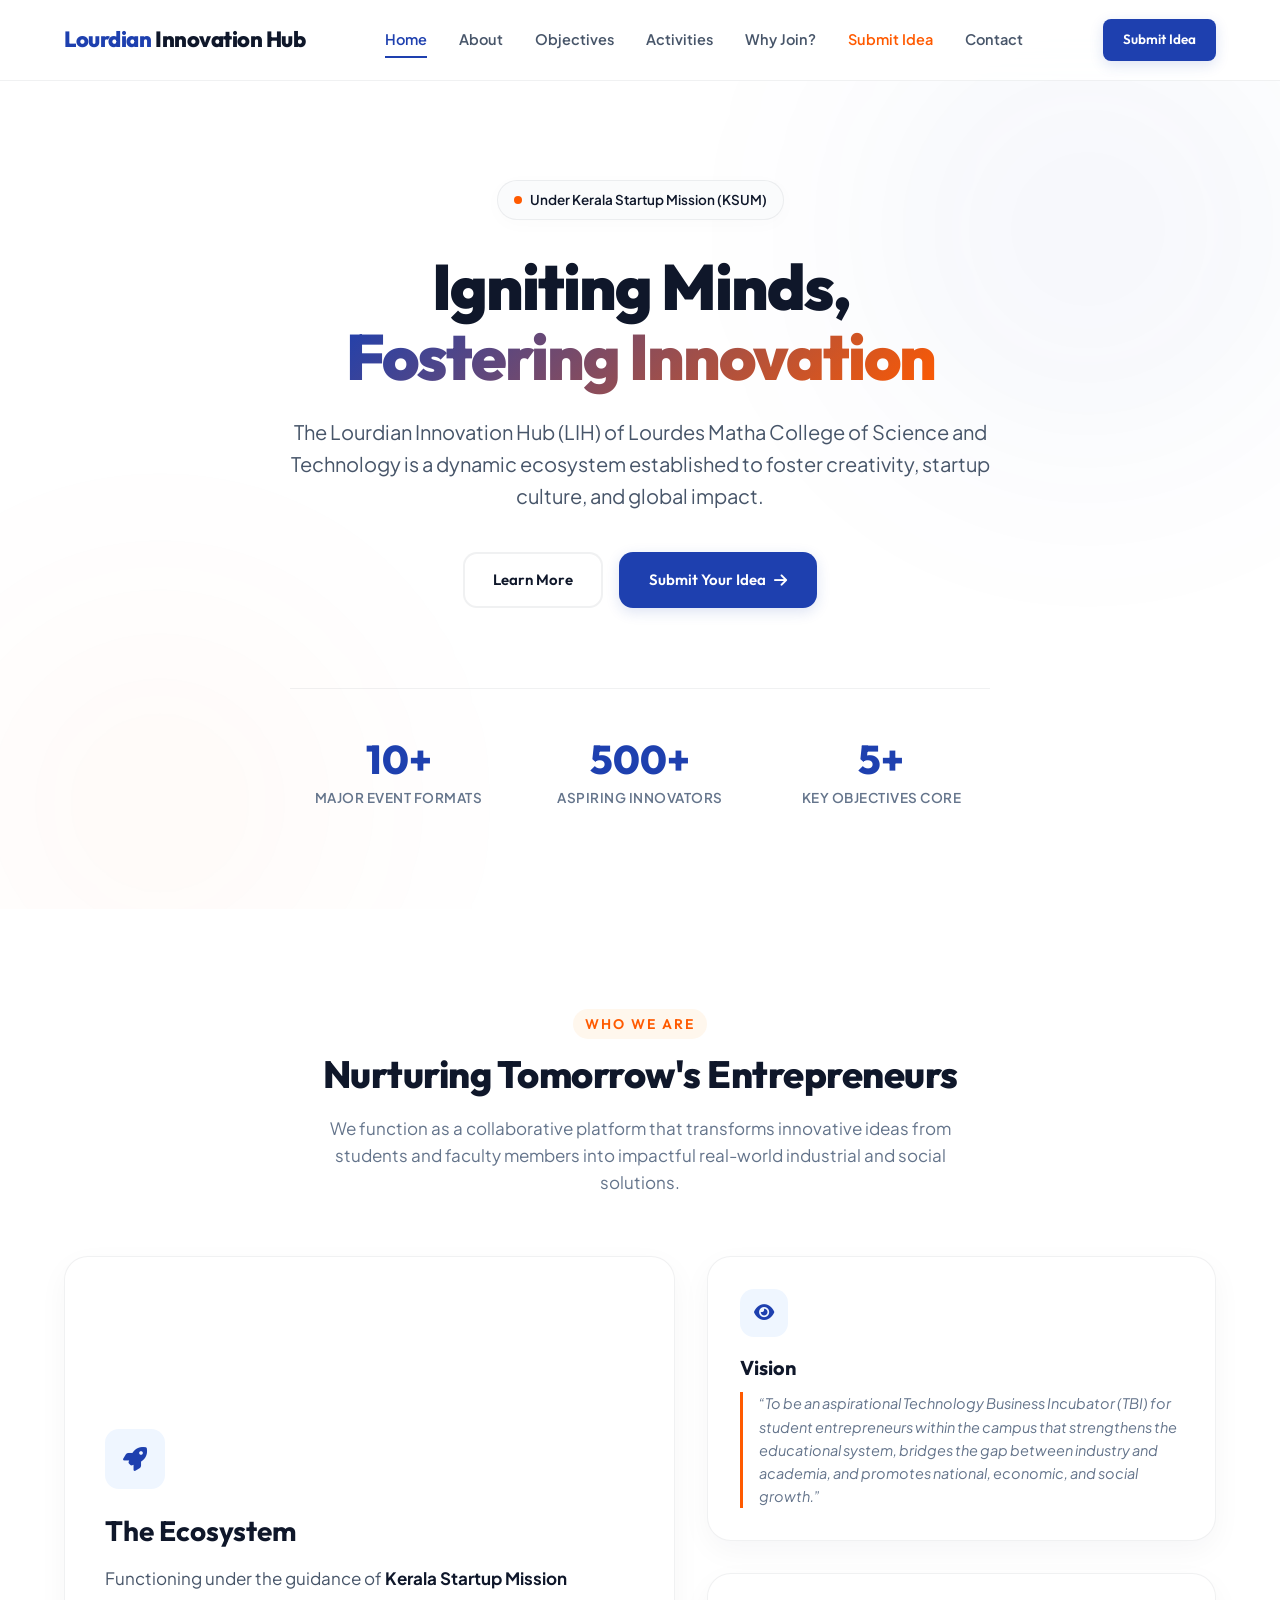
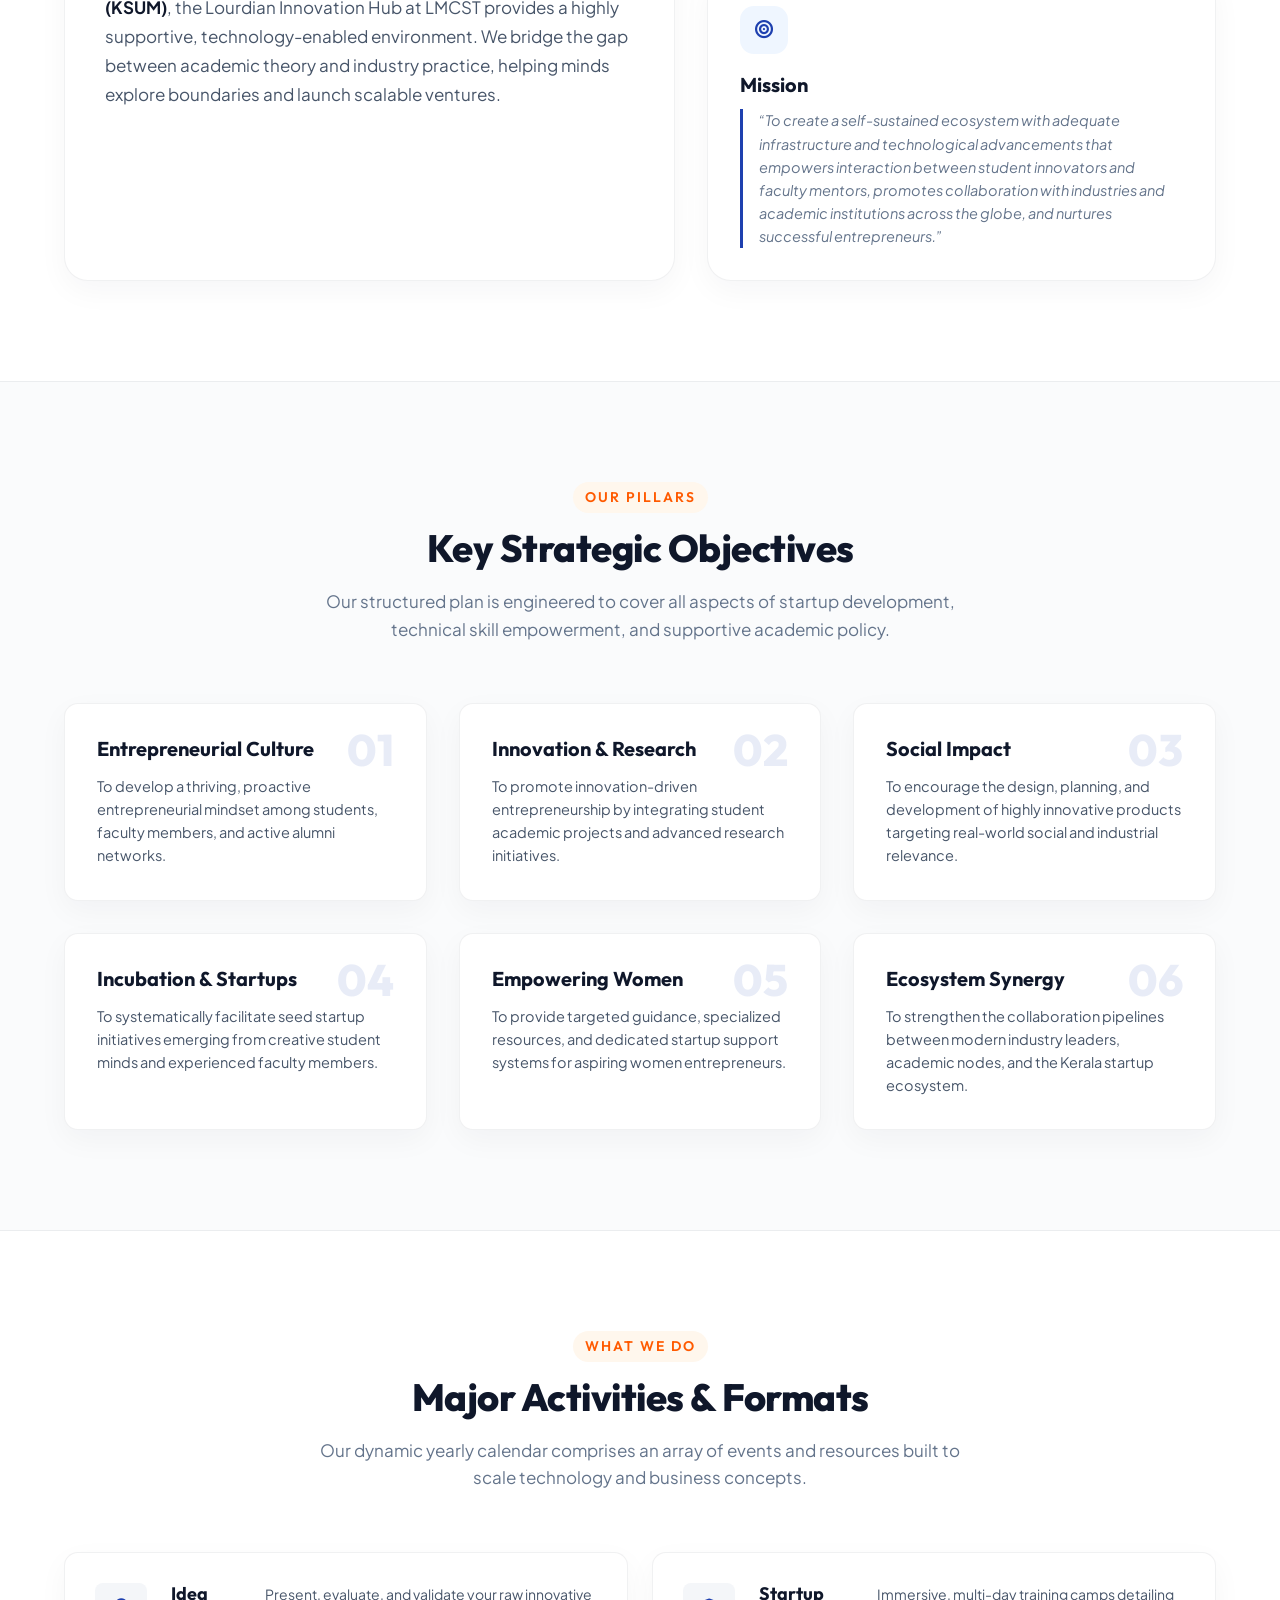
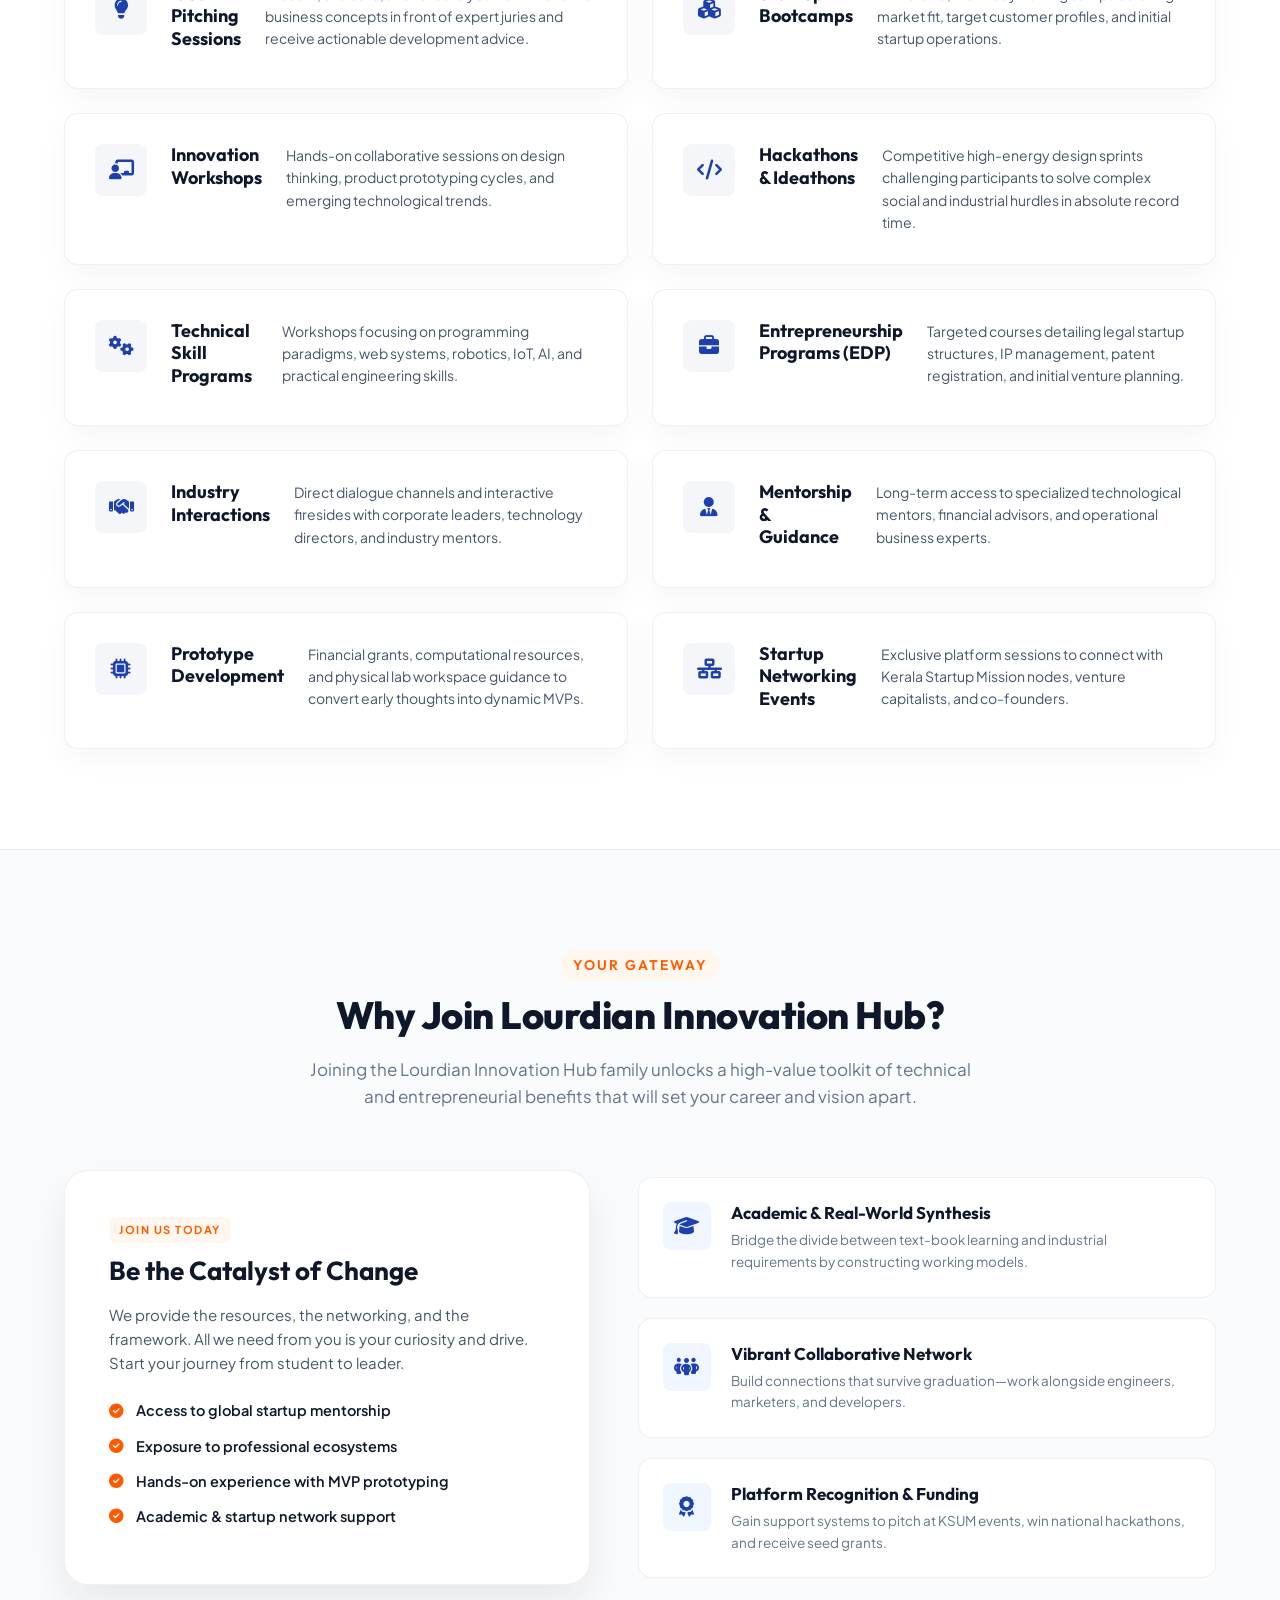
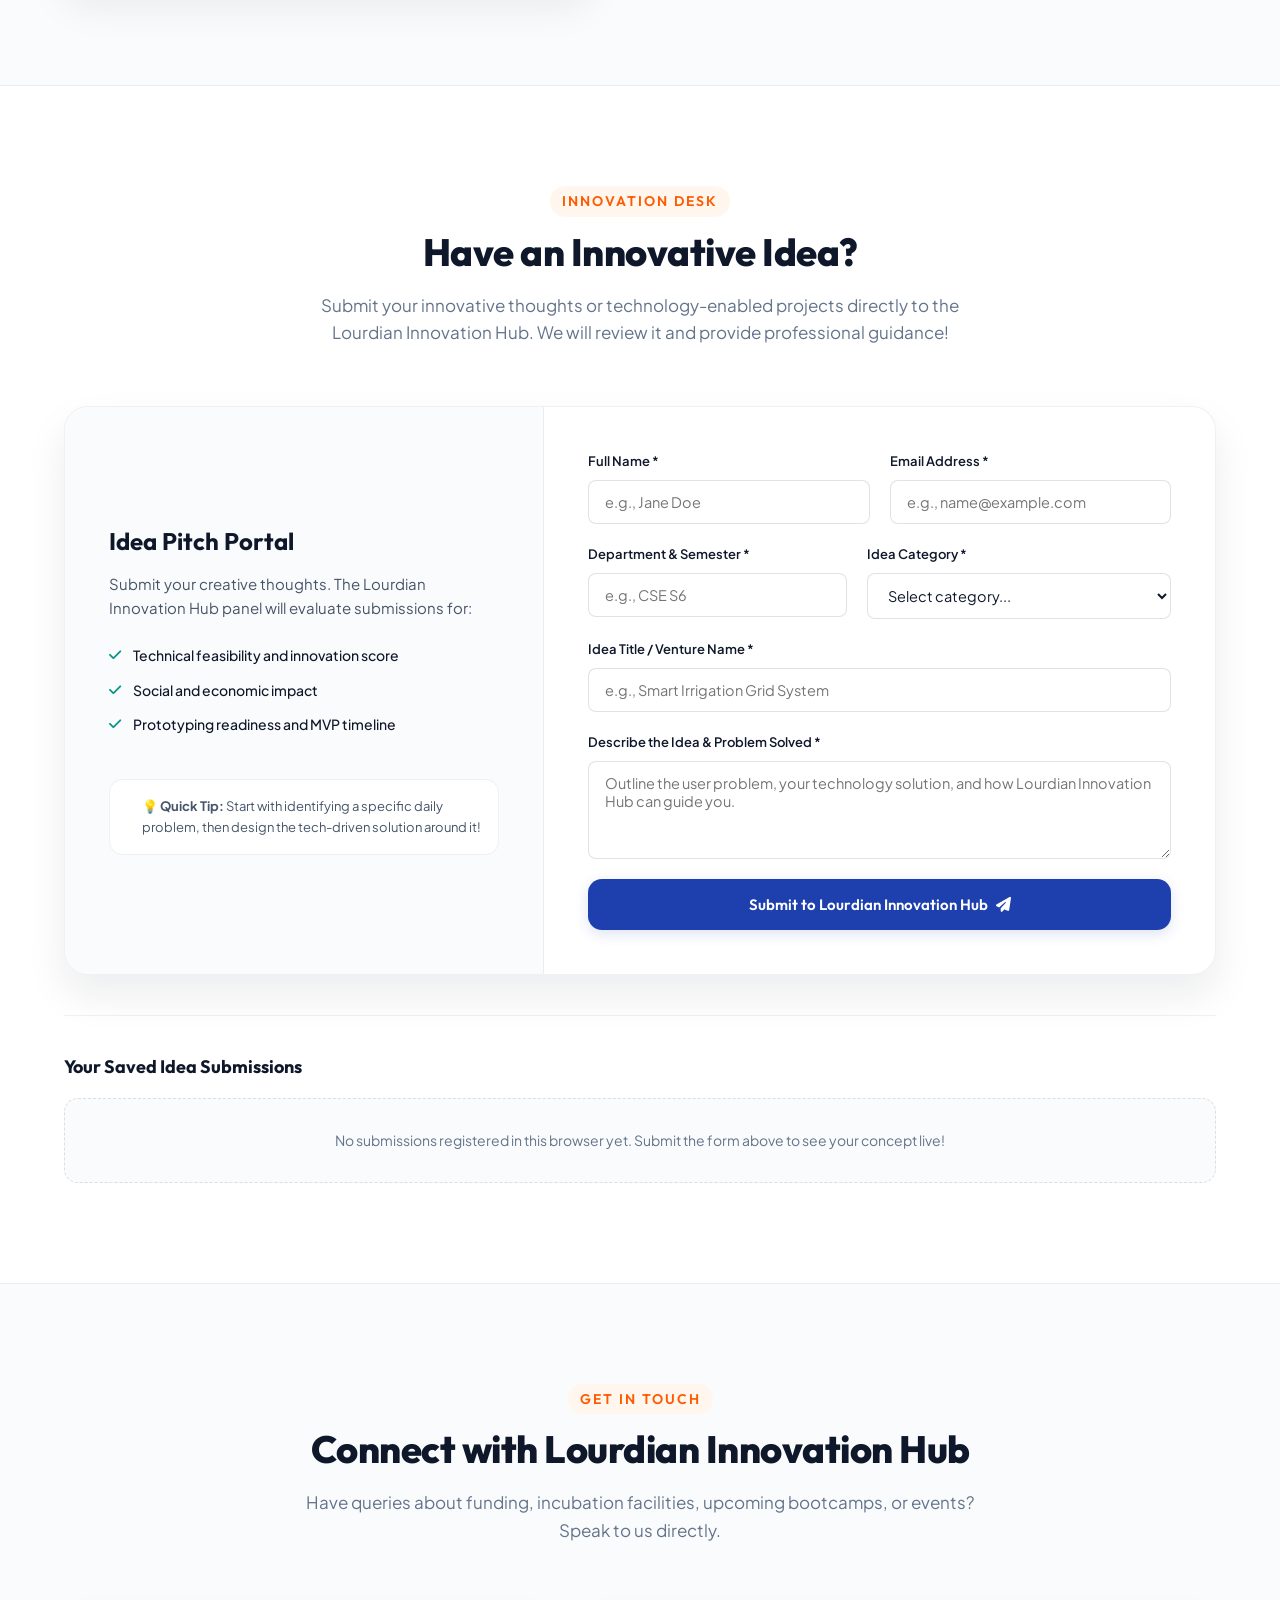
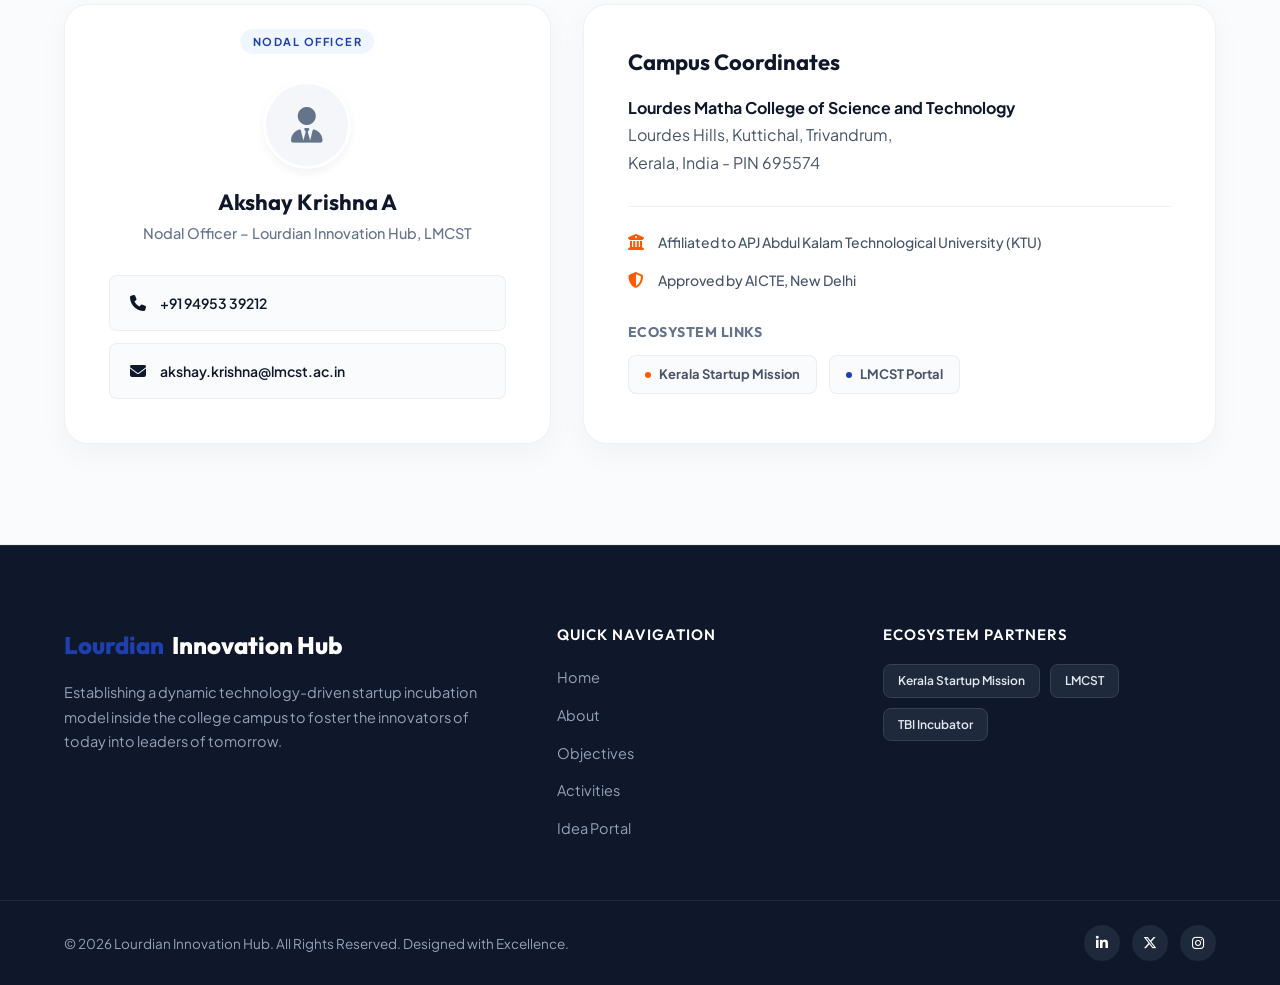
==== index.html @ 62d05399 "Add files via upload" ====
<!DOCTYPE html>
<html lang="en">
<head>
    <meta charset="UTF-8">
    <meta name="viewport" content="width=device-width, initial-scale=1.0">
    <title>Lourdian Innovation Hub | Lourdes Matha College of Science and Technology</title>
    <meta name="description" content="Lourdian Innovation Hub (LIH) of Lourdes Matha College of Science and Technology. Fostering creativity, startups, and entrepreneurship under Kerala Startup Mission.">
    <!-- Google Fonts -->
    <link rel="preconnect" href="https://fonts.googleapis.com">
    <link rel="preconnect" href="https://fonts.gstatic.com" crossorigin>
    <link href="https://fonts.googleapis.com/css2?family=Plus+Jakarta+Sans:wght@300;400;500;600;700;800&family=Outfit:wght@300;400;500;600;700;800&display=swap" rel="stylesheet">
    <!-- CSS Link -->
    <link rel="stylesheet" href="style.css">
    <!-- FontAwesome for some standard interface icons -->
    <link rel="stylesheet" href="https://cdnjs.cloudflare.com/ajax/libs/font-awesome/6.4.0/css/all.min.css">
</head>
<body>

    <!-- Header Navigation -->
    <header class="header">
        <div class="container header-container">
            <a href="#" class="logo">
                <span class="logo-accent">Lourdian</span> Innovation Hub
            </a>
            <nav class="nav-menu" id="navMenu">
                <a href="#home" class="nav-link active">Home</a>
                <a href="#about" class="nav-link">About</a>
                <a href="#objectives" class="nav-link">Objectives</a>
                <a href="#activities" class="nav-link">Activities</a>
                <a href="#why-join" class="nav-link">Why Join?</a>
                <a href="#idea-portal" class="nav-link idea-link">Submit Idea</a>
                <a href="#contact" class="nav-link">Contact</a>
            </nav>
            <div class="header-actions">
                <a href="#idea-portal" class="btn btn-primary btn-sm">Submit Idea</a>
                <button class="mobile-toggle" id="mobileToggle" aria-label="Toggle menu">
                    <span></span>
                    <span></span>
                    <span></span>
                </button>
            </div>
        </div>
    </header>

    <!-- Mobile Nav Overlay -->
    <div class="mobile-overlay" id="mobileOverlay"></div>

    <main>
        <!-- Hero Section -->
        <section id="home" class="hero">
            <div class="hero-bg-shapes">
                <div class="shape shape-1"></div>
                <div class="shape shape-2"></div>
            </div>
            <div class="container hero-container">
                <div class="hero-badge reveal">
                    <span class="badge-dot"></span> Under Kerala Startup Mission (KSUM)
                </div>
                <h1 class="hero-title reveal">
                    Igniting Minds, <br>
                    <span class="text-gradient">Fostering Innovation</span>
                </h1>
                <p class="hero-lead reveal">
                    The Lourdian Innovation Hub (LIH) of Lourdes Matha College of Science and Technology is a dynamic ecosystem established to foster creativity, startup culture, and global impact.
                </p>
                <div class="hero-btns reveal">
                    <a href="#about" class="btn btn-secondary">Learn More</a>
                    <a href="#idea-portal" class="btn btn-primary">
                        Submit Your Idea <i class="fa-solid fa-arrow-right icon-right"></i>
                    </a>
                </div>

                <!-- Stats Summary Panel -->
                <div class="hero-stats reveal">
                    <div class="stat-card">
                        <div class="stat-num" data-val="10">0+</div>
                        <div class="stat-label">Major Event Formats</div>
                    </div>
                    <div class="stat-card">
                        <div class="stat-num" data-val="500">0+</div>
                        <div class="stat-label">Aspiring Innovators</div>
                    </div>
                    <div class="stat-card">
                        <div class="stat-num" data-val="5">0+</div>
                        <div class="stat-label">Key Objectives Core</div>
                    </div>
                </div>
            </div>
        </section>

        <!-- About Section -->
        <section id="about" class="about section-padding">
            <div class="container">
                <div class="section-header text-center">
                    <span class="subtitle">Who We Are</span>
                    <h2 class="section-title">Nurturing Tomorrow's Entrepreneurs</h2>
                    <p class="section-desc">
                        We function as a collaborative platform that transforms innovative ideas from students and faculty members into impactful real-world industrial and social solutions.
                    </p>
                </div>

                <div class="about-grid">
                    <!-- Main About Block -->
                    <div class="about-card main-about reveal">
                        <div class="icon-box">
                            <i class="fa-solid fa-rocket"></i>
                        </div>
                        <h3>The Ecosystem</h3>
                        <p>
                            Functioning under the guidance of <strong>Kerala Startup Mission (KSUM)</strong>, the Lourdian Innovation Hub at LMCST provides a highly supportive, technology-enabled environment. We bridge the gap between academic theory and industry practice, helping minds explore boundaries and launch scalable ventures.
                        </p>
                    </div>

                    <!-- Vision & Mission Blocks -->
                    <div class="about-card vision-card reveal">
                        <div class="icon-box">
                            <i class="fa-solid fa-eye"></i>
                        </div>
                        <h3>Vision</h3>
                        <blockquote>
                            “To be an aspirational Technology Business Incubator (TBI) for student entrepreneurs within the campus that strengthens the educational system, bridges the gap between industry and academia, and promotes national, economic, and social growth.”
                        </blockquote>
                    </div>

                    <div class="about-card mission-card reveal">
                        <div class="icon-box">
                            <i class="fa-solid fa-bullseye"></i>
                        </div>
                        <h3>Mission</h3>
                        <blockquote>
                            “To create a self-sustained ecosystem with adequate infrastructure and technological advancements that empowers interaction between student innovators and faculty mentors, promotes collaboration with industries and academic institutions across the globe, and nurtures successful entrepreneurs.”
                        </blockquote>
                    </div>
                </div>
            </div>
        </section>

        <!-- Objectives Section -->
        <section id="objectives" class="objectives section-padding bg-alt">
            <div class="container">
                <div class="section-header text-center">
                    <span class="subtitle">Our Pillars</span>
                    <h2 class="section-title">Key Strategic Objectives</h2>
                    <p class="section-desc">
                        Our structured plan is engineered to cover all aspects of startup development, technical skill empowerment, and supportive academic policy.
                    </p>
                </div>

                <div class="objectives-grid">
                    <div class="obj-card reveal">
                        <div class="obj-num">01</div>
                        <h3>Entrepreneurial Culture</h3>
                        <p>To develop a thriving, proactive entrepreneurial mindset among students, faculty members, and active alumni networks.</p>
                    </div>
                    <div class="obj-card reveal">
                        <div class="obj-num">02</div>
                        <h3>Innovation & Research</h3>
                        <p>To promote innovation-driven entrepreneurship by integrating student academic projects and advanced research initiatives.</p>
                    </div>
                    <div class="obj-card reveal">
                        <div class="obj-num">03</div>
                        <h3>Social Impact</h3>
                        <p>To encourage the design, planning, and development of highly innovative products targeting real-world social and industrial relevance.</p>
                    </div>
                    <div class="obj-card reveal">
                        <div class="obj-num">04</div>
                        <h3>Incubation & Startups</h3>
                        <p>To systematically facilitate seed startup initiatives emerging from creative student minds and experienced faculty members.</p>
                    </div>
                    <div class="obj-card reveal">
                        <div class="obj-num">05</div>
                        <h3>Empowering Women</h3>
                        <p>To provide targeted guidance, specialized resources, and dedicated startup support systems for aspiring women entrepreneurs.</p>
                    </div>
                    <div class="obj-card reveal">
                        <div class="obj-num">06</div>
                        <h3>Ecosystem Synergy</h3>
                        <p>To strengthen the collaboration pipelines between modern industry leaders, academic nodes, and the Kerala startup ecosystem.</p>
                    </div>
                </div>
            </div>
        </section>

        <!-- Activities Section -->
        <section id="activities" class="activities section-padding">
            <div class="container">
                <div class="section-header text-center">
                    <span class="subtitle">What We Do</span>
                    <h2 class="section-title">Major Activities & Formats</h2>
                    <p class="section-desc">
                        Our dynamic yearly calendar comprises an array of events and resources built to scale technology and business concepts.
                    </p>
                </div>

                <div class="activities-grid">
                    <!-- Activity 1 -->
                    <div class="activity-card reveal">
                        <div class="activity-icon">
                            <i class="fa-solid fa-lightbulb"></i>
                        </div>
                        <h3>Idea Pitching Sessions</h3>
                        <p>Present, evaluate, and validate your raw innovative business concepts in front of expert juries and receive actionable development advice.</p>
                    </div>
                    <!-- Activity 2 -->
                    <div class="activity-card reveal">
                        <div class="activity-icon">
                            <i class="fa-solid fa-cubes"></i>
                        </div>
                        <h3>Startup Bootcamps</h3>
                        <p>Immersive, multi-day training camps detailing market fit, target customer profiles, and initial startup operations.</p>
                    </div>
                    <!-- Activity 3 -->
                    <div class="activity-card reveal">
                        <div class="activity-icon">
                            <i class="fa-solid fa-chalkboard-user"></i>
                        </div>
                        <h3>Innovation Workshops</h3>
                        <p>Hands-on collaborative sessions on design thinking, product prototyping cycles, and emerging technological trends.</p>
                    </div>
                    <!-- Activity 4 -->
                    <div class="activity-card reveal">
                        <div class="activity-icon">
                            <i class="fa-solid fa-code"></i>
                        </div>
                        <h3>Hackathons & Ideathons</h3>
                        <p>Competitive high-energy design sprints challenging participants to solve complex social and industrial hurdles in absolute record time.</p>
                    </div>
                    <!-- Activity 5 -->
                    <div class="activity-card reveal">
                        <div class="activity-icon">
                            <i class="fa-solid fa-gears"></i>
                        </div>
                        <h3>Technical Skill Programs</h3>
                        <p>Workshops focusing on programming paradigms, web systems, robotics, IoT, AI, and practical engineering skills.</p>
                    </div>
                    <!-- Activity 6 -->
                    <div class="activity-card reveal">
                        <div class="activity-icon">
                            <i class="fa-solid fa-briefcase"></i>
                        </div>
                        <h3>Entrepreneurship Programs (EDP)</h3>
                        <p>Targeted courses detailing legal startup structures, IP management, patent registration, and initial venture planning.</p>
                    </div>
                    <!-- Activity 7 -->
                    <div class="activity-card reveal">
                        <div class="activity-icon">
                            <i class="fa-solid fa-handshake"></i>
                        </div>
                        <h3>Industry Interactions</h3>
                        <p>Direct dialogue channels and interactive firesides with corporate leaders, technology directors, and industry mentors.</p>
                    </div>
                    <!-- Activity 8 -->
                    <div class="activity-card reveal">
                        <div class="activity-icon">
                            <i class="fa-solid fa-user-tie"></i>
                        </div>
                        <h3>Mentorship & Guidance</h3>
                        <p>Long-term access to specialized technological mentors, financial advisors, and operational business experts.</p>
                    </div>
                    <!-- Activity 9 -->
                    <div class="activity-card reveal">
                        <div class="activity-icon">
                            <i class="fa-solid fa-microchip"></i>
                        </div>
                        <h3>Prototype Development</h3>
                        <p>Financial grants, computational resources, and physical lab workspace guidance to convert early thoughts into dynamic MVPs.</p>
                    </div>
                    <!-- Activity 10 -->
                    <div class="activity-card reveal">
                        <div class="activity-icon">
                            <i class="fa-solid fa-network-wired"></i>
                        </div>
                        <h3>Startup Networking Events</h3>
                        <p>Exclusive platform sessions to connect with Kerala Startup Mission nodes, venture capitalists, and co-founders.</p>
                    </div>
                </div>
            </div>
        </section>

        <!-- Why Join Section -->
        <section id="why-join" class="why-join section-padding bg-alt">
            <div class="container">
                <div class="section-header text-center">
                    <span class="subtitle">Your Gateway</span>
                    <h2 class="section-title">Why Join Lourdian Innovation Hub?</h2>
                    <p class="section-desc">
                        Joining the Lourdian Innovation Hub family unlocks a high-value toolkit of technical and entrepreneurial benefits that will set your career and vision apart.
                    </p>
                </div>

                <div class="why-grid">
                    <div class="why-img-block reveal">
                        <div class="why-card-spotlight">
                            <div class="spotlight-header">
                                <span class="spotlight-tag">JOIN US TODAY</span>
                                <h3>Be the Catalyst of Change</h3>
                            </div>
                            <p>We provide the resources, the networking, and the framework. All we need from you is your curiosity and drive. Start your journey from student to leader.</p>
                            <ul class="why-bullets">
                                <li><i class="fa-solid fa-circle-check text-accent"></i> Access to global startup mentorship</li>
                                <li><i class="fa-solid fa-circle-check text-accent"></i> Exposure to professional ecosystems</li>
                                <li><i class="fa-solid fa-circle-check text-accent"></i> Hands-on experience with MVP prototyping</li>
                                <li><i class="fa-solid fa-circle-check text-accent"></i> Academic & startup network support</li>
                            </ul>
                        </div>
                    </div>
                    <div class="why-features-block">
                        <!-- Card 1 -->
                        <div class="why-feat-card reveal">
                            <div class="feat-icon"><i class="fa-solid fa-graduation-cap"></i></div>
                            <div>
                                <h4>Academic & Real-World Synthesis</h4>
                                <p>Bridge the divide between text-book learning and industrial requirements by constructing working models.</p>
                            </div>
                        </div>
                        <!-- Card 2 -->
                        <div class="why-feat-card reveal">
                            <div class="feat-icon"><i class="fa-solid fa-people-group"></i></div>
                            <div>
                                <h4>Vibrant Collaborative Network</h4>
                                <p>Build connections that survive graduation—work alongside engineers, marketers, and developers.</p>
                            </div>
                        </div>
                        <!-- Card 3 -->
                        <div class="why-feat-card reveal">
                            <div class="feat-icon"><i class="fa-solid fa-award"></i></div>
                            <div>
                                <h4>Platform Recognition & Funding</h4>
                                <p>Gain support systems to pitch at KSUM events, win national hackathons, and receive seed grants.</p>
                            </div>
                        </div>
                    </div>
                </div>
            </div>
        </section>

        <!-- Interactive Idea Submission Portal -->
        <section id="idea-portal" class="idea-portal section-padding">
            <div class="container">
                <div class="section-header text-center">
                    <span class="subtitle">Innovation Desk</span>
                    <h2 class="section-title">Have an Innovative Idea?</h2>
                    <p class="section-desc">
                        Submit your innovative thoughts or technology-enabled projects directly to the Lourdian Innovation Hub. We will review it and provide professional guidance!
                    </p>
                </div>

                <div class="portal-container reveal">
                    <div class="portal-info">
                        <h3>Idea Pitch Portal</h3>
                        <p>Submit your creative thoughts. The Lourdian Innovation Hub panel will evaluate submissions for:</p>
                        <ul class="portal-check-list">
                            <li><i class="fa-solid fa-check"></i> Technical feasibility and innovation score</li>
                            <li><i class="fa-solid fa-check"></i> Social and economic impact</li>
                            <li><i class="fa-solid fa-check"></i> Prototyping readiness and MVP timeline</li>
                        </ul>
                        <div class="portal-mascot">
                            <i class="fa-solid fa-brain-circuit"></i>
                            <div>
                                <strong>💡 Quick Tip:</strong>
                                <span class="tip-text">Start with identifying a specific daily problem, then design the tech-driven solution around it!</span>
                            </div>
                        </div>
                    </div>
                    <div class="portal-form-wrapper">
                        <form id="ideaForm" class="portal-form">
                            <div class="form-row">
                                <div class="form-group">
                                    <label for="studentName">Full Name *</label>
                                    <input type="text" id="studentName" required placeholder="e.g., Jane Doe">
                                </div>
                                <div class="form-group">
                                    <label for="studentEmail">Email Address *</label>
                                    <input type="email" id="studentEmail" required placeholder="e.g., name@example.com">
                                </div>
                            </div>
                            <div class="form-row">
                                <div class="form-group">
                                    <label for="studentBranch">Department & Semester *</label>
                                    <input type="text" id="studentBranch" required placeholder="e.g., CSE S6">
                                </div>
                                <div class="form-group">
                                    <label for="ideaCategory">Idea Category *</label>
                                    <select id="ideaCategory" required>
                                        <option value="" disabled selected>Select category...</option>
                                        <option value="software">Software / SaaS / Mobile App</option>
                                        <option value="hardware">Hardware / IoT / Robotics</option>
                                        <option value="social">Social Entrepreneurship / Green Tech</option>
                                        <option value="other">Other Unique Concept</option>
                                    </select>
                                </div>
                            </div>
                            <div class="form-group">
                                <label for="ideaTitle">Idea Title / Venture Name *</label>
                                <input type="text" id="ideaTitle" required placeholder="e.g., Smart Irrigation Grid System">
                            </div>
                            <div class="form-group">
                                <label for="ideaDesc">Describe the Idea & Problem Solved *</label>
                                <textarea id="ideaDesc" rows="4" required placeholder="Outline the user problem, your technology solution, and how Lourdian Innovation Hub can guide you."></textarea>
                            </div>
                            <button type="submit" class="btn btn-primary btn-block">
                                Submit to Lourdian Innovation Hub <i class="fa-solid fa-paper-plane icon-right"></i>
                            </button>
                        </form>

                        <!-- Submission Success View -->
                        <div id="formSuccess" class="form-success-message hidden">
                            <div class="success-icon"><i class="fa-solid fa-circle-check"></i></div>
                            <h3>Idea Submitted Successfully!</h3>
                            <p>Thank you for initiating your innovation. Our Nodal Officer and mentors will review the details and get back to you shortly at the provided email.</p>
                            <div class="submitted-details">
                                <strong>Ticket:</strong> <span id="ticketId">#LIH-9921</span>
                            </div>
                            <button id="resetFormBtn" class="btn btn-secondary btn-sm">Submit Another Idea</button>
                        </div>
                    </div>
                </div>

                <!-- Live Submissions Drawer (Reads from LocalStorage) -->
                <div class="live-ideas-section reveal" id="liveIdeasSection">
                    <h3>Your Saved Idea Submissions</h3>
                    <div id="liveIdeasGrid" class="live-ideas-grid">
                        <div class="no-ideas">No submissions registered in this browser yet. Submit the form above to see your concept live!</div>
                    </div>
                </div>
            </div>
        </section>

        <!-- Contact Section -->
        <section id="contact" class="contact section-padding bg-alt">
            <div class="container">
                <div class="section-header text-center">
                    <span class="subtitle">Get In Touch</span>
                    <h2 class="section-title">Connect with Lourdian Innovation Hub</h2>
                    <p class="section-desc">
                        Have queries about funding, incubation facilities, upcoming bootcamps, or events? Speak to us directly.
                    </p>
                </div>

                <div class="contact-grid">
                    <!-- Nodal Officer Card -->
                    <div class="nodal-card reveal">
                        <div class="nodal-badge">Nodal Officer</div>
                        <div class="nodal-avatar">
                            <i class="fa-solid fa-user-tie"></i>
                        </div>
                        <h3>Akshay Krishna A</h3>
                        <p class="nodal-title">Nodal Officer – Lourdian Innovation Hub, LMCST</p>
                        
                        <div class="nodal-contact-details">
                            <a href="tel:+919495339212" class="contact-item">
                                <div class="item-icon"><i class="fa-solid fa-phone"></i></div>
                                <span>+91 94953 39212</span>
                            </a>
                            <a href="mailto:akshay.krishna@lmcst.ac.in" class="contact-item">
                                <div class="item-icon"><i class="fa-solid fa-envelope"></i></div>
                                <span>akshay.krishna@lmcst.ac.in</span>
                            </a>
                        </div>
                    </div>

                    <!-- LMCST Address and Map Details -->
                    <div class="location-card reveal">
                        <h3>Campus Coordinates</h3>
                        <p class="campus-address">
                            <strong>Lourdes Matha College of Science and Technology</strong><br>
                            Lourdes Hills, Kuttichal, Trivandrum,<br>
                            Kerala, India - PIN 695574
                        </p>
                        
                        <div class="coord-details">
                            <div class="coord-item">
                                <i class="fa-solid fa-university text-accent"></i>
                                <span>Affiliated to APJ Abdul Kalam Technological University (KTU)</span>
                            </div>
                            <div class="coord-item">
                                <i class="fa-solid fa-shield-halved text-accent"></i>
                                <span>Approved by AICTE, New Delhi</span>
                            </div>
                        </div>

                        <!-- Elegant Quick Links / Socials -->
                        <div class="social-links-wrapper">
                            <h4>Ecosystem Links</h4>
                            <div class="social-flex">
                                <a href="https://startupmission.kerala.gov.in/" target="_blank" class="social-badge ksum-badge">
                                    <span class="dot red-dot"></span> Kerala Startup Mission
                                </a>
                                <a href="http://lmcst.ac.in/" target="_blank" class="social-badge college-badge">
                                    <span class="dot blue-dot"></span> LMCST Portal
                                </a>
                            </div>
                        </div>
                    </div>
                </div>
            </div>
        </section>
    </main>

    <!-- Footer -->
    <footer class="footer">
        <div class="container footer-container">
            <div class="footer-brand">
                <a href="#" class="footer-logo"><span class="logo-accent">Lourdian</span> Innovation Hub</a>
                <p>Establishing a dynamic technology-driven startup incubation model inside the college campus to foster the innovators of today into leaders of tomorrow.</p>
            </div>
            <div class="footer-links">
                <h4>Quick Navigation</h4>
                <ul>
                    <li><a href="#home">Home</a></li>
                    <li><a href="#about">About</a></li>
                    <li><a href="#objectives">Objectives</a></li>
                    <li><a href="#activities">Activities</a></li>
                    <li><a href="#idea-portal">Idea Portal</a></li>
                </ul>
            </div>
            <div class="footer-affil">
                <h4>Ecosystem Partners</h4>
                <div class="partner-logos">
                    <span class="partner-tag">Kerala Startup Mission</span>
                    <span class="partner-tag">LMCST</span>
                    <span class="partner-tag">TBI Incubator</span>
                </div>
            </div>
        </div>
        <div class="footer-bottom">
            <div class="container footer-bottom-container">
                <p>&copy; 2026 Lourdian Innovation Hub. All Rights Reserved. Designed with Excellence.</p>
                <div class="footer-socials">
                    <a href="#" aria-label="LinkedIn"><i class="fa-brands fa-linkedin-in"></i></a>
                    <a href="#" aria-label="Twitter"><i class="fa-brands fa-x-twitter"></i></a>
                    <a href="#" aria-label="Instagram"><i class="fa-brands fa-instagram"></i></a>
                </div>
            </div>
        </div>
    </footer>

    <!-- JS Link -->
    <script src="script.js"></script>
</body>
</html>
---- style.css ----
/* -------------------------------------------------------------
   Lourdian Innovation Hub Premium Minimalist Stylesheet
   Designed with professional, modern white/light grid layouts
------------------------------------------------------------- */

/* Custom Variables */
:root {
    --bg-primary: #ffffff;
    --bg-secondary: #fafbfc;
    --bg-tertiary: #f4f6f9;
    --text-primary: #0f172a;
    --text-secondary: #475569;
    --text-muted: #64748b;
    --color-primary: #1e40af; /* Deep Royal Blue */
    --color-primary-light: #eff6ff;
    --color-accent: #ff5a00; /* KSUM Vibrant Orange */
    --color-accent-light: #fff7ed;
    --color-teal: #0d9488;
    --border-color: rgba(15, 23, 42, 0.06);
    --border-color-hover: rgba(15, 23, 42, 0.12);
    
    /* Shadows */
    --shadow-subtle: 0 4px 20px rgba(0, 0, 0, 0.02);
    --shadow-card: 0 10px 30px rgba(15, 23, 42, 0.04);
    --shadow-hover: 0 20px 40px rgba(15, 23, 42, 0.08);
    --shadow-header: 0 4px 30px rgba(0, 0, 0, 0.02);
    
    /* Border Radii */
    --radius-sm: 8px;
    --radius-md: 14px;
    --radius-lg: 24px;
    --radius-full: 9999px;
    
    /* Transitions */
    --transition-fast: all 0.2s cubic-bezier(0.4, 0, 0.2, 1);
    --transition-smooth: all 0.4s cubic-bezier(0.4, 0, 0.2, 1);
    --transition-spring: all 0.5s cubic-bezier(0.175, 0.885, 0.32, 1.275);
    
    /* Container Width */
    --max-width: 1200px;
}

/* -------------------------------------------------------------
   Base Resets & Global Styles
------------------------------------------------------------- */
* {
    box-sizing: border-box;
    margin: 0;
    padding: 0;
}

html {
    scroll-behavior: smooth;
    -webkit-font-smoothing: antialiased;
    -moz-osx-font-smoothing: grayscale;
}

body {
    background-color: var(--bg-primary);
    color: var(--text-secondary);
    font-family: 'Plus Jakarta Sans', sans-serif;
    font-size: 16px;
    line-height: 1.6;
    overflow-x: hidden;
}

h1, h2, h3, h4, h5, h6 {
    color: var(--text-primary);
    font-family: 'Outfit', sans-serif;
    font-weight: 700;
    line-height: 1.25;
}

a {
    color: inherit;
    text-decoration: none;
    transition: var(--transition-fast);
}

img {
    max-width: 100%;
    height: auto;
    display: block;
}

.container {
    width: 100%;
    max-width: var(--max-width);
    margin: 0 auto;
    padding: 0 24px;
}

.section-padding {
    padding: 100px 0;
}

.bg-alt {
    background-color: var(--bg-secondary);
    border-top: 1px solid var(--border-color);
    border-bottom: 1px solid var(--border-color);
}

/* -------------------------------------------------------------
   Typography Utilities & Header Components
------------------------------------------------------------- */
.text-gradient {
    background: linear-gradient(135deg, var(--color-primary) 0%, var(--color-accent) 100%);
    -webkit-background-clip: text;
    -webkit-text-fill-color: transparent;
    background-clip: text;
}

.section-header {
    max-width: 680px;
    margin: 0 auto 60px auto;
}

.subtitle {
    display: inline-block;
    color: var(--color-accent);
    font-family: 'Outfit', sans-serif;
    font-weight: 600;
    font-size: 14px;
    letter-spacing: 2px;
    text-transform: uppercase;
    margin-bottom: 12px;
    padding: 4px 12px;
    background-color: var(--color-accent-light);
    border-radius: var(--radius-full);
}

.section-title {
    font-size: 38px;
    font-weight: 800;
    margin-bottom: 16px;
    letter-spacing: -0.5px;
}

.section-desc {
    font-size: 17px;
    color: var(--text-muted);
}

.text-center {
    text-align: center;
}

/* -------------------------------------------------------------
   Buttons
------------------------------------------------------------- */
.btn {
    display: inline-flex;
    align-items: center;
    justify-content: center;
    padding: 14px 28px;
    font-family: 'Outfit', sans-serif;
    font-weight: 600;
    font-size: 15px;
    border-radius: var(--radius-md);
    cursor: pointer;
    transition: var(--transition-spring);
    border: 2px solid transparent;
}

.btn-primary {
    background-color: var(--color-primary);
    color: var(--bg-primary);
    box-shadow: 0 4px 14px rgba(30, 64, 175, 0.15);
}

.btn-primary:hover {
    background-color: #1e3a8a;
    transform: translateY(-2px);
    box-shadow: 0 6px 20px rgba(30, 64, 175, 0.25);
}

.btn-secondary {
    background-color: var(--bg-primary);
    color: var(--text-primary);
    border-color: var(--border-color);
}

.btn-secondary:hover {
    background-color: var(--bg-tertiary);
    border-color: var(--border-color-hover);
    transform: translateY(-2px);
}

.btn-sm {
    padding: 8px 18px;
    font-size: 13.5px;
    border-radius: var(--radius-sm);
}

.btn-block {
    display: flex;
    width: 100%;
}

.icon-right {
    margin-left: 8px;
    transition: var(--transition-fast);
}

.btn:hover .icon-right {
    transform: translateX(3px);
}

/* -------------------------------------------------------------
   Header & Navigation
------------------------------------------------------------- */
.header {
    position: fixed;
    top: 0;
    left: 0;
    right: 0;
    z-index: 1000;
    background-color: rgba(255, 255, 255, 0.85);
    backdrop-filter: blur(16px);
    -webkit-backdrop-filter: blur(16px);
    border-bottom: 1px solid var(--border-color);
    transition: var(--transition-smooth);
}

.header.scrolled {
    padding: 8px 0;
    box-shadow: var(--shadow-header);
    background-color: rgba(255, 255, 255, 0.95);
}

.header-container {
    display: flex;
    align-items: center;
    justify-content: space-between;
    height: 80px;
    transition: var(--transition-smooth);
}

.header.scrolled .header-container {
    height: 64px;
}

.logo {
    font-family: 'Outfit', sans-serif;
    font-weight: 800;
    font-size: 22px;
    color: var(--text-primary);
    display: flex;
    align-items: center;
    letter-spacing: -0.5px;
}

.logo-accent {
    color: var(--color-primary);
    margin-right: 4px;
}

.nav-menu {
    display: flex;
    align-items: center;
    gap: 32px;
}

.nav-link {
    font-size: 14.5px;
    font-weight: 600;
    color: var(--text-secondary);
    position: relative;
    padding: 6px 0;
}

.nav-link:hover, .nav-link.active {
    color: var(--color-primary);
}

.nav-link::after {
    content: '';
    position: absolute;
    bottom: 0;
    left: 0;
    width: 0;
    height: 2px;
    background-color: var(--color-primary);
    transition: var(--transition-fast);
}

.nav-link:hover::after, .nav-link.active::after {
    width: 100%;
}

.nav-link.idea-link {
    color: var(--color-accent);
}

.nav-link.idea-link::after {
    background-color: var(--color-accent);
}

.header-actions {
    display: flex;
    align-items: center;
    gap: 16px;
}

/* Mobile Toggle Hamburger */
.mobile-toggle {
    display: none;
    flex-direction: column;
    justify-content: space-between;
    width: 24px;
    height: 18px;
    background: none;
    border: none;
    cursor: pointer;
    z-index: 1010;
}

.mobile-toggle span {
    display: block;
    width: 100%;
    height: 2px;
    background-color: var(--text-primary);
    border-radius: var(--radius-full);
    transition: var(--transition-smooth);
}

/* -------------------------------------------------------------
   Hero Section
------------------------------------------------------------- */
.hero {
    position: relative;
    padding: 180px 0 100px 0;
    background-color: var(--bg-primary);
    overflow: hidden;
}

.hero-bg-shapes {
    position: absolute;
    top: 0;
    left: 0;
    width: 100%;
    height: 100%;
    pointer-events: none;
    z-index: 1;
}

.shape {
    position: absolute;
    border-radius: var(--radius-full);
    filter: blur(120px);
    opacity: 0.35;
}

.shape-1 {
    top: -10%;
    right: -10%;
    width: 50vw;
    height: 50vw;
    background: radial-gradient(circle, rgba(30,64,175,0.2) 0%, rgba(255,255,255,0) 70%);
}

.shape-2 {
    bottom: -20%;
    left: -10%;
    width: 45vw;
    height: 45vw;
    background: radial-gradient(circle, rgba(255,90,0,0.15) 0%, rgba(255,255,255,0) 70%);
}

.hero-container {
    position: relative;
    z-index: 2;
    text-align: center;
    max-width: 860px;
}

.hero-badge {
    display: inline-flex;
    align-items: center;
    gap: 8px;
    padding: 8px 16px;
    background-color: var(--bg-secondary);
    border: 1px solid var(--border-color);
    border-radius: var(--radius-full);
    font-size: 13.5px;
    font-weight: 600;
    color: var(--text-primary);
    margin-bottom: 32px;
    box-shadow: var(--shadow-subtle);
}

.badge-dot {
    width: 8px;
    height: 8px;
    background-color: var(--color-accent);
    border-radius: var(--radius-full);
    display: inline-block;
    animation: pulse 2s infinite;
}

@keyframes pulse {
    0% { transform: scale(0.95); box-shadow: 0 0 0 0 rgba(255, 90, 0, 0.5); }
    70% { transform: scale(1); box-shadow: 0 0 0 8px rgba(255, 90, 0, 0); }
    100% { transform: scale(0.95); box-shadow: 0 0 0 0 rgba(255, 90, 0, 0); }
}

.hero-title {
    font-size: 64px;
    font-weight: 850;
    letter-spacing: -2px;
    margin-bottom: 24px;
    line-height: 1.1;
}

.hero-lead {
    font-size: 20px;
    color: var(--text-secondary);
    margin-bottom: 40px;
    max-width: 720px;
    margin-left: auto;
    margin-right: auto;
    font-weight: 400;
}

.hero-btns {
    display: flex;
    justify-content: center;
    gap: 16px;
    margin-bottom: 80px;
}

/* Hero Stats */
.hero-stats {
    display: grid;
    grid-template-columns: repeat(3, 1fr);
    gap: 24px;
    border-top: 1px solid var(--border-color);
    padding-top: 50px;
    max-width: 700px;
    margin: 0 auto;
}

.stat-card {
    text-align: center;
}

.stat-num {
    font-family: 'Outfit', sans-serif;
    font-size: 40px;
    font-weight: 800;
    color: var(--color-primary);
    line-height: 1;
    margin-bottom: 8px;
}

.stat-label {
    font-size: 13.5px;
    font-weight: 600;
    color: var(--text-muted);
    text-transform: uppercase;
    letter-spacing: 0.5px;
}

/* -------------------------------------------------------------
   About Section
------------------------------------------------------------- */
.about-grid {
    display: grid;
    grid-template-columns: 1.2fr 1fr;
    gap: 32px;
}

.about-card {
    background-color: var(--bg-primary);
    border: 1px solid var(--border-color);
    border-radius: var(--radius-lg);
    padding: 40px;
    box-shadow: var(--shadow-card);
    transition: var(--transition-smooth);
    position: relative;
    overflow: hidden;
}

.about-card:hover {
    transform: translateY(-4px);
    box-shadow: var(--shadow-hover);
    border-color: var(--border-color-hover);
}

.icon-box {
    width: 60px;
    height: 60px;
    border-radius: var(--radius-md);
    background-color: var(--color-primary-light);
    color: var(--color-primary);
    display: flex;
    align-items: center;
    justify-content: center;
    font-size: 24px;
    margin-bottom: 24px;
}

.main-about {
    grid-row: span 2;
    display: flex;
    flex-direction: column;
    justify-content: center;
}

.main-about h3 {
    font-size: 28px;
    margin-bottom: 16px;
}

.main-about p {
    color: var(--text-secondary);
    font-size: 17px;
    line-height: 1.7;
}

.main-about strong {
    color: var(--text-primary);
}

.vision-card, .mission-card {
    padding: 32px;
}

.vision-card .icon-box, .mission-card .icon-box {
    width: 48px;
    height: 48px;
    font-size: 18px;
    margin-bottom: 18px;
}

.vision-card h3, .mission-card h3 {
    font-size: 20px;
    margin-bottom: 12px;
}

.vision-card blockquote, .mission-card blockquote {
    font-family: 'Plus Jakarta Sans', sans-serif;
    font-size: 14.5px;
    font-style: italic;
    color: var(--text-muted);
    border-left: 3px solid var(--color-accent);
    padding-left: 16px;
    line-height: 1.6;
}

.mission-card blockquote {
    border-left-color: var(--color-primary);
}

/* -------------------------------------------------------------
   Objectives Section
------------------------------------------------------------- */
.objectives-grid {
    display: grid;
    grid-template-columns: repeat(3, 1fr);
    gap: 32px;
}

.obj-card {
    background-color: var(--bg-primary);
    border: 1px solid var(--border-color);
    border-radius: var(--radius-md);
    padding: 32px;
    box-shadow: var(--shadow-card);
    transition: var(--transition-smooth);
    position: relative;
}

.obj-card:hover {
    transform: translateY(-6px);
    box-shadow: var(--shadow-hover);
    border-color: rgba(30, 64, 175, 0.2);
}

.obj-num {
    font-family: 'Outfit', sans-serif;
    font-size: 44px;
    font-weight: 800;
    color: rgba(30, 64, 175, 0.1);
    position: absolute;
    top: 24px;
    right: 32px;
    line-height: 1;
}

.obj-card h3 {
    font-size: 20px;
    margin-bottom: 14px;
    padding-right: 40px;
}

.obj-card p {
    font-size: 14.5px;
    color: var(--text-secondary);
}

/* -------------------------------------------------------------
   Activities Section
------------------------------------------------------------- */
.activities-grid {
    display: grid;
    grid-template-columns: repeat(2, 1fr);
    gap: 24px;
}

.activity-card {
    background-color: var(--bg-primary);
    border: 1px solid var(--border-color);
    border-radius: var(--radius-md);
    padding: 30px;
    display: flex;
    gap: 24px;
    transition: var(--transition-smooth);
    box-shadow: var(--shadow-card);
}

.activity-card:hover {
    transform: translateY(-4px);
    box-shadow: var(--shadow-hover);
    border-color: var(--border-color-hover);
}

.activity-icon {
    flex-shrink: 0;
    width: 52px;
    height: 52px;
    border-radius: var(--radius-sm);
    background-color: var(--bg-tertiary);
    color: var(--color-primary);
    display: flex;
    align-items: center;
    justify-content: center;
    font-size: 20px;
    transition: var(--transition-smooth);
}

.activity-card:hover .activity-icon {
    background-color: var(--color-primary);
    color: var(--bg-primary);
}

.activity-card h3 {
    font-size: 18px;
    margin-bottom: 8px;
}

.activity-card p {
    font-size: 14px;
    color: var(--text-secondary);
}

/* -------------------------------------------------------------
   Why Join Section
------------------------------------------------------------- */
.why-grid {
    display: grid;
    grid-template-columns: 1fr 1.1fr;
    gap: 48px;
    align-items: center;
}

.why-card-spotlight {
    background-color: var(--bg-primary);
    border: 1px solid var(--border-color);
    border-radius: var(--radius-lg);
    padding: 44px;
    box-shadow: var(--shadow-hover);
    position: relative;
}

.spotlight-tag {
    display: inline-block;
    color: var(--color-accent);
    font-size: 11px;
    font-weight: 700;
    letter-spacing: 1.5px;
    background-color: var(--color-accent-light);
    padding: 4px 10px;
    border-radius: var(--radius-sm);
    margin-bottom: 12px;
}

.why-card-spotlight h3 {
    font-size: 26px;
    margin-bottom: 16px;
}

.why-card-spotlight p {
    font-size: 15px;
    color: var(--text-secondary);
    margin-bottom: 24px;
}

.why-bullets {
    list-style: none;
}

.why-bullets li {
    display: flex;
    align-items: center;
    gap: 12px;
    font-size: 14.5px;
    font-weight: 600;
    color: var(--text-primary);
    margin-bottom: 12px;
}

.text-accent {
    color: var(--color-accent);
}

.why-features-block {
    display: flex;
    flex-direction: column;
    gap: 20px;
}

.why-feat-card {
    background-color: var(--bg-primary);
    border: 1px solid var(--border-color);
    border-radius: var(--radius-md);
    padding: 24px;
    display: flex;
    gap: 20px;
    transition: var(--transition-smooth);
}

.why-feat-card:hover {
    border-color: var(--border-color-hover);
    box-shadow: var(--shadow-card);
    transform: translateX(4px);
}

.feat-icon {
    width: 48px;
    height: 48px;
    border-radius: var(--radius-sm);
    background-color: var(--color-primary-light);
    color: var(--color-primary);
    display: flex;
    align-items: center;
    justify-content: center;
    font-size: 20px;
    flex-shrink: 0;
}

.why-feat-card h4 {
    font-size: 17px;
    margin-bottom: 6px;
}

.why-feat-card p {
    font-size: 13.5px;
    color: var(--text-muted);
}

/* -------------------------------------------------------------
   Idea Submission Portal Section
------------------------------------------------------------- */
.portal-container {
    display: grid;
    grid-template-columns: 1fr 1.4fr;
    border: 1px solid var(--border-color);
    border-radius: var(--radius-lg);
    overflow: hidden;
    box-shadow: var(--shadow-hover);
    background-color: var(--bg-primary);
}

.portal-info {
    background-color: var(--bg-secondary);
    border-right: 1px solid var(--border-color);
    padding: 44px;
    display: flex;
    flex-direction: column;
    justify-content: center;
}

.portal-info h3 {
    font-size: 24px;
    margin-bottom: 16px;
}

.portal-info p {
    font-size: 15px;
    margin-bottom: 24px;
}

.portal-check-list {
    list-style: none;
    margin-bottom: 32px;
}

.portal-check-list li {
    display: flex;
    align-items: center;
    gap: 12px;
    font-size: 14px;
    color: var(--text-primary);
    font-weight: 500;
    margin-bottom: 12px;
}

.portal-check-list li i {
    color: var(--color-teal);
}

.portal-mascot {
    display: flex;
    gap: 16px;
    background-color: var(--bg-primary);
    border: 1px solid var(--border-color);
    padding: 16px;
    border-radius: var(--radius-md);
    font-size: 13px;
    align-items: center;
}

.portal-mascot i {
    font-size: 28px;
    color: var(--color-primary);
}

.portal-form-wrapper {
    padding: 44px;
}

.portal-form {
    display: flex;
    flex-direction: column;
    gap: 20px;
}

.form-row {
    display: grid;
    grid-template-columns: repeat(2, 1fr);
    gap: 20px;
}

.form-group {
    display: flex;
    flex-direction: column;
    gap: 8px;
}

.form-group label {
    font-size: 13px;
    font-weight: 600;
    color: var(--text-primary);
}

.form-group input, 
.form-group select, 
.form-group textarea {
    padding: 12px 16px;
    border: 1px solid var(--border-color-hover);
    border-radius: var(--radius-sm);
    font-family: inherit;
    font-size: 14.5px;
    color: var(--text-primary);
    background-color: var(--bg-primary);
    transition: var(--transition-fast);
    outline: none;
}

.form-group input:focus, 
.form-group select:focus, 
.form-group textarea:focus {
    border-color: var(--color-primary);
    box-shadow: 0 0 0 3px rgba(30, 64, 175, 0.1);
}

.form-group select {
    cursor: pointer;
}

.form-success-message {
    text-align: center;
    padding: 40px 0;
    animation: scaleUp 0.4s cubic-bezier(0.175, 0.885, 0.32, 1.275) forwards;
}

@keyframes scaleUp {
    from { transform: scale(0.9); opacity: 0; }
    to { transform: scale(1); opacity: 1; }
}

.success-icon {
    width: 72px;
    height: 72px;
    background-color: #d1fae5;
    color: var(--color-teal);
    font-size: 36px;
    border-radius: var(--radius-full);
    display: flex;
    align-items: center;
    justify-content: center;
    margin: 0 auto 24px auto;
}

.form-success-message h3 {
    font-size: 22px;
    margin-bottom: 12px;
}

.form-success-message p {
    font-size: 15px;
    color: var(--text-secondary);
    max-width: 420px;
    margin: 0 auto 24px auto;
}

.submitted-details {
    display: inline-block;
    padding: 6px 14px;
    background-color: var(--bg-secondary);
    border: 1px solid var(--border-color);
    border-radius: var(--radius-sm);
    font-size: 13.5px;
    margin-bottom: 24px;
}

.hidden {
    display: none !important;
}

/* Saved Ideas Grid */
.live-ideas-section {
    margin-top: 40px;
    border-top: 1px solid var(--border-color);
    padding-top: 40px;
}

.live-ideas-section h3 {
    font-size: 18px;
    margin-bottom: 20px;
    display: flex;
    align-items: center;
    gap: 8px;
}

.live-ideas-grid {
    display: grid;
    grid-template-columns: repeat(3, 1fr);
    gap: 20px;
}

.no-ideas {
    grid-column: span 3;
    text-align: center;
    padding: 30px;
    color: var(--text-muted);
    font-size: 14px;
    background-color: var(--bg-secondary);
    border: 1px dashed var(--border-color-hover);
    border-radius: var(--radius-md);
}

.idea-sub-card {
    background-color: var(--bg-secondary);
    border: 1px solid var(--border-color);
    border-radius: var(--radius-md);
    padding: 20px;
    position: relative;
    transition: var(--transition-fast);
}

.idea-sub-card:hover {
    border-color: var(--color-primary);
}

.idea-sub-header {
    display: flex;
    justify-content: space-between;
    align-items: flex-start;
    margin-bottom: 10px;
}

.idea-sub-cat {
    display: inline-block;
    font-size: 10px;
    font-weight: 700;
    text-transform: uppercase;
    color: var(--color-teal);
    background-color: #ccfbf1;
    padding: 2px 8px;
    border-radius: var(--radius-full);
}

.idea-sub-card h4 {
    font-size: 15px;
    margin-bottom: 8px;
}

.idea-sub-card p {
    font-size: 13px;
    color: var(--text-muted);
    line-height: 1.5;
    margin-bottom: 14px;
}

.idea-sub-footer {
    display: flex;
    justify-content: space-between;
    font-size: 11px;
    font-weight: 600;
    color: var(--text-primary);
    border-top: 1px solid var(--border-color);
    padding-top: 10px;
}

/* -------------------------------------------------------------
   Contact & Location Section
------------------------------------------------------------- */
.contact-grid {
    display: grid;
    grid-template-columns: 1fr 1.3fr;
    gap: 32px;
}

.nodal-card {
    background-color: var(--bg-primary);
    border: 1px solid var(--border-color);
    border-radius: var(--radius-lg);
    padding: 44px;
    text-align: center;
    position: relative;
    box-shadow: var(--shadow-card);
}

.nodal-badge {
    position: absolute;
    top: 24px;
    left: 50%;
    transform: translateX(-50%);
    background-color: var(--color-primary-light);
    color: var(--color-primary);
    font-size: 11px;
    font-weight: 700;
    text-transform: uppercase;
    letter-spacing: 1.5px;
    padding: 4px 12px;
    border-radius: var(--radius-full);
}

.nodal-avatar {
    width: 88px;
    height: 88px;
    border-radius: var(--radius-full);
    background-color: var(--bg-tertiary);
    color: var(--text-muted);
    display: flex;
    align-items: center;
    justify-content: center;
    font-size: 36px;
    margin: 32px auto 20px auto;
    border: 3px solid var(--bg-primary);
    box-shadow: 0 4px 10px rgba(0, 0, 0, 0.05);
}

.nodal-card h3 {
    font-size: 22px;
    margin-bottom: 6px;
}

.nodal-title {
    font-size: 14.5px;
    color: var(--text-muted);
    font-weight: 500;
    margin-bottom: 30px;
}

.nodal-contact-details {
    display: flex;
    flex-direction: column;
    gap: 12px;
}

.contact-item {
    display: flex;
    align-items: center;
    gap: 14px;
    background-color: var(--bg-secondary);
    padding: 14px 20px;
    border-radius: var(--radius-sm);
    border: 1px solid var(--border-color);
    font-size: 14px;
    font-weight: 600;
    color: var(--text-primary);
    transition: var(--transition-fast);
}

.contact-item:hover {
    border-color: var(--color-primary);
    background-color: var(--color-primary-light);
    color: var(--color-primary);
}

.item-icon {
    font-size: 16px;
}

.location-card {
    background-color: var(--bg-primary);
    border: 1px solid var(--border-color);
    border-radius: var(--radius-lg);
    padding: 44px;
    box-shadow: var(--shadow-card);
}

.location-card h3 {
    font-size: 22px;
    margin-bottom: 18px;
}

.campus-address {
    font-size: 16px;
    color: var(--text-secondary);
    line-height: 1.7;
    margin-bottom: 30px;
}

.campus-address strong {
    color: var(--text-primary);
}

.coord-details {
    display: flex;
    flex-direction: column;
    gap: 16px;
    border-top: 1px solid var(--border-color);
    padding-top: 24px;
    margin-bottom: 32px;
}

.coord-item {
    display: flex;
    align-items: center;
    gap: 14px;
    font-size: 14px;
    color: var(--text-secondary);
    font-weight: 500;
}

.coord-item i {
    font-size: 16px;
}

.social-links-wrapper h4 {
    font-size: 14px;
    text-transform: uppercase;
    letter-spacing: 0.5px;
    color: var(--text-muted);
    margin-bottom: 14px;
}

.social-flex {
    display: flex;
    gap: 12px;
    flex-wrap: wrap;
}

.social-badge {
    display: inline-flex;
    align-items: center;
    gap: 8px;
    font-size: 13px;
    font-weight: 700;
    padding: 8px 16px;
    border-radius: var(--radius-sm);
    border: 1px solid var(--border-color);
    background-color: var(--bg-secondary);
}

.social-badge:hover {
    border-color: var(--color-primary);
    transform: translateY(-2px);
}

.dot {
    width: 6px;
    height: 6px;
    border-radius: var(--radius-full);
}

.red-dot { background-color: var(--color-accent); }
.blue-dot { background-color: var(--color-primary); }

/* -------------------------------------------------------------
   Footer Section
------------------------------------------------------------- */
.footer {
    background-color: #0f172a;
    color: #94a3b8;
    border-top: 1px solid #1e293b;
    padding: 80px 0 0 0;
}

.footer-container {
    display: grid;
    grid-template-columns: 1.3fr 0.8fr 1fr;
    gap: 60px;
    margin-bottom: 60px;
}

.footer-brand .footer-logo {
    font-family: 'Outfit', sans-serif;
    font-size: 24px;
    font-weight: 800;
    color: #ffffff;
    display: block;
    margin-bottom: 16px;
}

.footer-brand p {
    font-size: 14.5px;
    line-height: 1.7;
}

.footer-links h4, .footer-affil h4 {
    font-family: 'Outfit', sans-serif;
    font-size: 15px;
    text-transform: uppercase;
    letter-spacing: 1px;
    color: #ffffff;
    margin-bottom: 20px;
    font-weight: 600;
}

.footer-links ul {
    list-style: none;
    display: flex;
    flex-direction: column;
    gap: 12px;
}

.footer-links ul a {
    font-size: 14.5px;
    transition: var(--transition-fast);
}

.footer-links ul a:hover {
    color: #ffffff;
    padding-left: 4px;
}

.partner-logos {
    display: flex;
    gap: 10px;
    flex-wrap: wrap;
}

.partner-tag {
    font-size: 12px;
    font-weight: 600;
    color: #e2e8f0;
    background-color: #1e293b;
    padding: 6px 14px;
    border-radius: var(--radius-sm);
    border: 1px solid #334155;
}

.footer-bottom {
    border-top: 1px solid #1e293b;
    padding: 24px 0;
}

.footer-bottom-container {
    display: flex;
    justify-content: space-between;
    align-items: center;
    font-size: 13.5px;
}

.footer-socials {
    display: flex;
    gap: 12px;
}

.footer-socials a {
    width: 36px;
    height: 36px;
    border-radius: var(--radius-full);
    background-color: #1e293b;
    color: #ffffff;
    display: flex;
    align-items: center;
    justify-content: center;
    font-size: 14px;
    transition: var(--transition-fast);
}

.footer-socials a:hover {
    background-color: var(--color-primary);
    transform: translateY(-2px);
}

/* -------------------------------------------------------------
   Scroll Trigger & Loading Animations
------------------------------------------------------------- */
.reveal {
    opacity: 0;
    transform: translateY(30px);
    transition: opacity 0.8s cubic-bezier(0.25, 1, 0.5, 1), transform 0.8s cubic-bezier(0.25, 1, 0.5, 1);
}

.reveal.active {
    opacity: 1;
    transform: translateY(0);
}

/* -------------------------------------------------------------
   Media Queries & Responsiveness
------------------------------------------------------------- */
@media (max-width: 1024px) {
    .section-padding {
        padding: 80px 0;
    }
    
    .hero-title {
        font-size: 52px;
    }
    
    .about-grid {
        grid-template-columns: 1fr;
    }
    
    .main-about {
        grid-row: auto;
    }
    
    .objectives-grid {
        grid-template-columns: repeat(2, 1fr);
    }
    
    .why-grid {
        grid-template-columns: 1fr;
        gap: 40px;
    }
    
    .portal-container {
        grid-template-columns: 1fr;
    }
    
    .portal-info {
        border-right: none;
        border-bottom: 1px solid var(--border-color);
    }
}

@media (max-width: 768px) {
    .hero-title {
        font-size: 40px;
        letter-spacing: -1px;
    }
    
    .hero-lead {
        font-size: 18px;
    }
    
    .hero-btns {
        flex-direction: column;
        align-items: stretch;
        max-width: 320px;
        margin-left: auto;
        margin-right: auto;
        gap: 12px;
    }
    
    .hero-stats {
        grid-template-columns: 1fr;
        gap: 20px;
        padding-top: 30px;
    }
    
    .section-title {
        font-size: 30px;
    }
    
    .objectives-grid {
        grid-template-columns: 1fr;
    }
    
    .activities-grid {
        grid-template-columns: 1fr;
    }
    
    .form-row {
        grid-template-columns: 1fr;
        gap: 0;
    }
    
    .form-group {
        margin-bottom: 20px;
    }
    
    .live-ideas-grid {
        grid-template-columns: 1fr;
    }
    
    .no-ideas {
        grid-column: span 1;
    }
    
    .contact-grid {
        grid-template-columns: 1fr;
    }
    
    .footer-container {
        grid-template-columns: 1fr;
        gap: 40px;
    }
    
    .footer-bottom-container {
        flex-direction: column;
        gap: 16px;
        text-align: center;
    }
    
    /* Responsive Header & Navigation Drawer */
    .mobile-toggle {
        display: flex;
    }
    
    .nav-menu {
        position: fixed;
        top: 80px;
        left: -100%;
        width: 80%;
        max-width: 340px;
        height: calc(100vh - 80px);
        background-color: var(--bg-primary);
        box-shadow: var(--shadow-hover);
        flex-direction: column;
        align-items: flex-start;
        padding: 40px 24px;
        gap: 24px;
        transition: var(--transition-smooth);
        z-index: 1005;
        border-right: 1px solid var(--border-color);
    }
    
    .header.scrolled .nav-menu {
        top: 64px;
        height: calc(100vh - 64px);
    }
    
    .nav-menu.open {
        left: 0;
    }
    
    .mobile-overlay {
        position: fixed;
        top: 0;
        left: 0;
        width: 100%;
        height: 100%;
        background-color: rgba(15, 23, 42, 0.4);
        backdrop-filter: blur(4px);
        opacity: 0;
        pointer-events: none;
        transition: var(--transition-smooth);
        z-index: 1000;
    }
    
    .mobile-overlay.open {
        opacity: 1;
        pointer-events: auto;
    }
    
    /* Hamburger Active Animation */
    .mobile-toggle.open span:nth-child(1) {
        transform: translateY(8px) rotate(45deg);
    }
    
    .mobile-toggle.open span:nth-child(2) {
        opacity: 0;
    }
    
    .mobile-toggle.open span:nth-child(3) {
        transform: translateY(-8px) rotate(-45deg);
    }
}
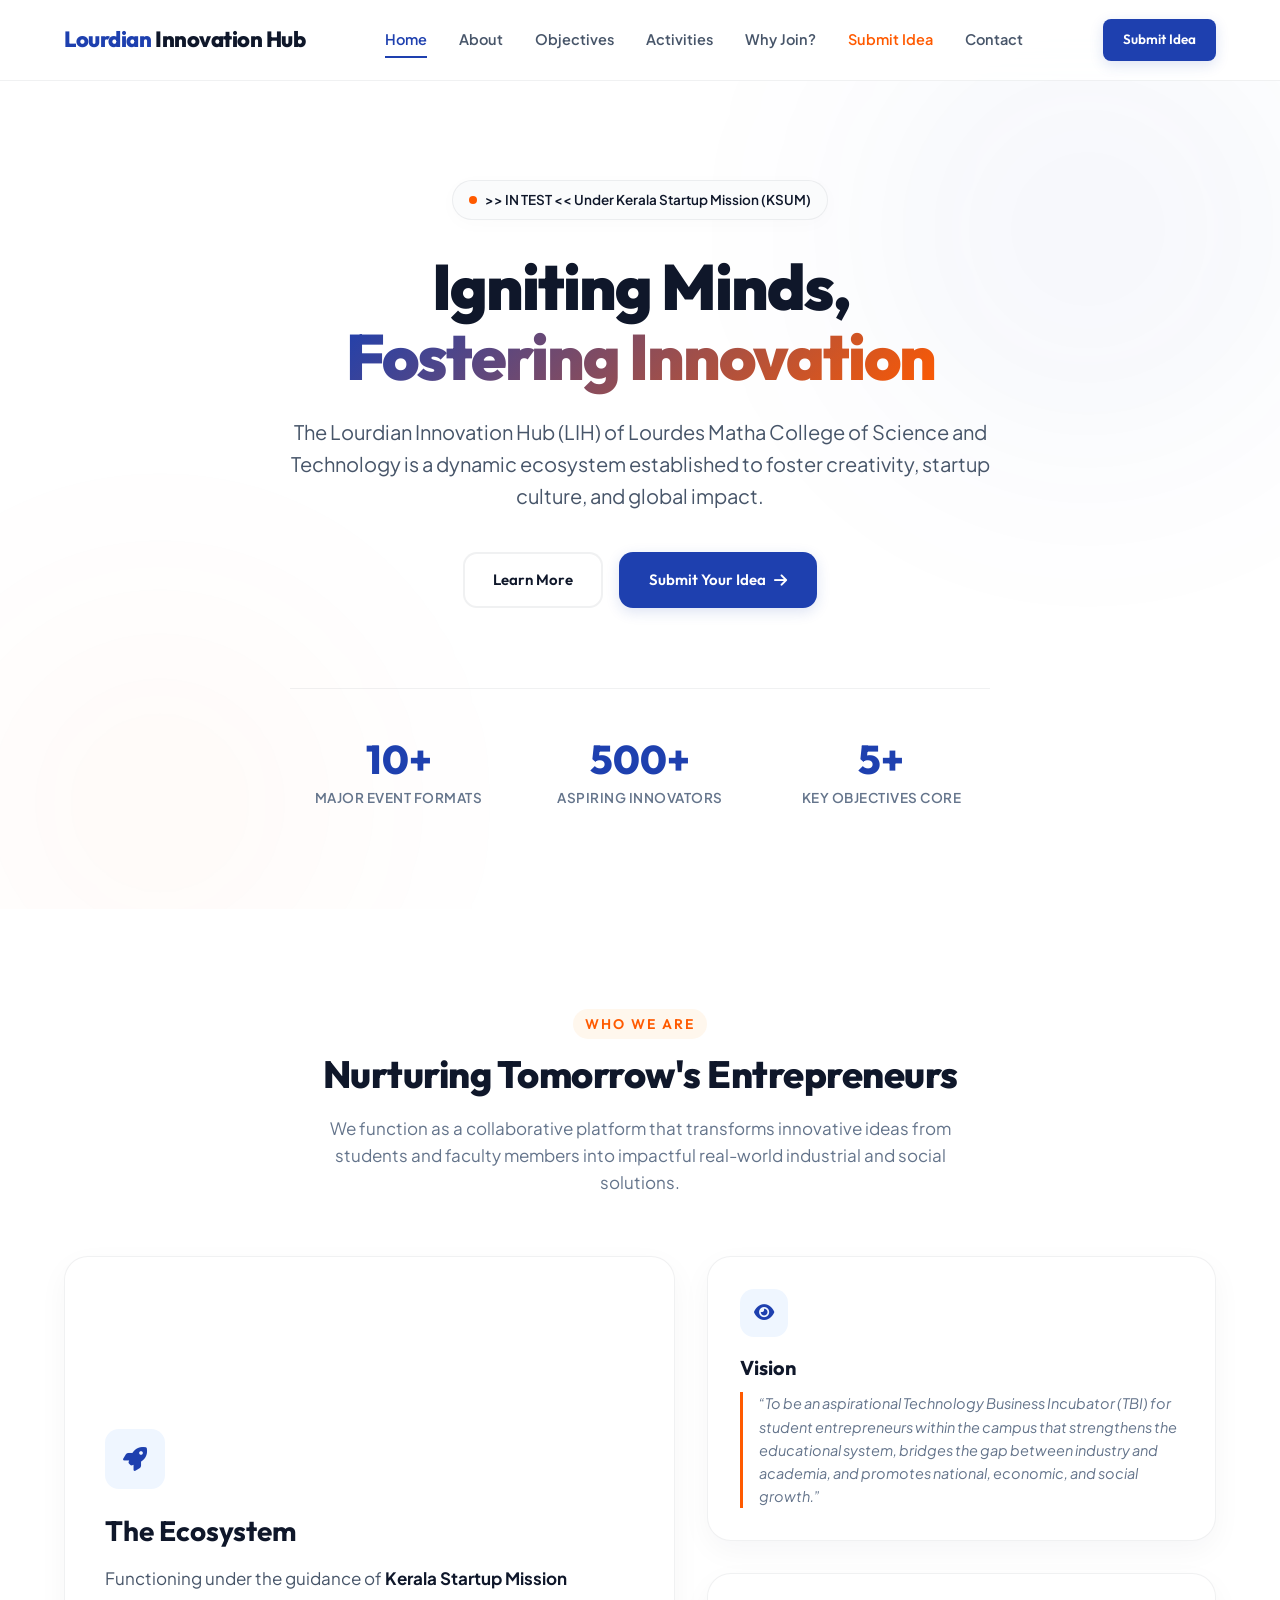
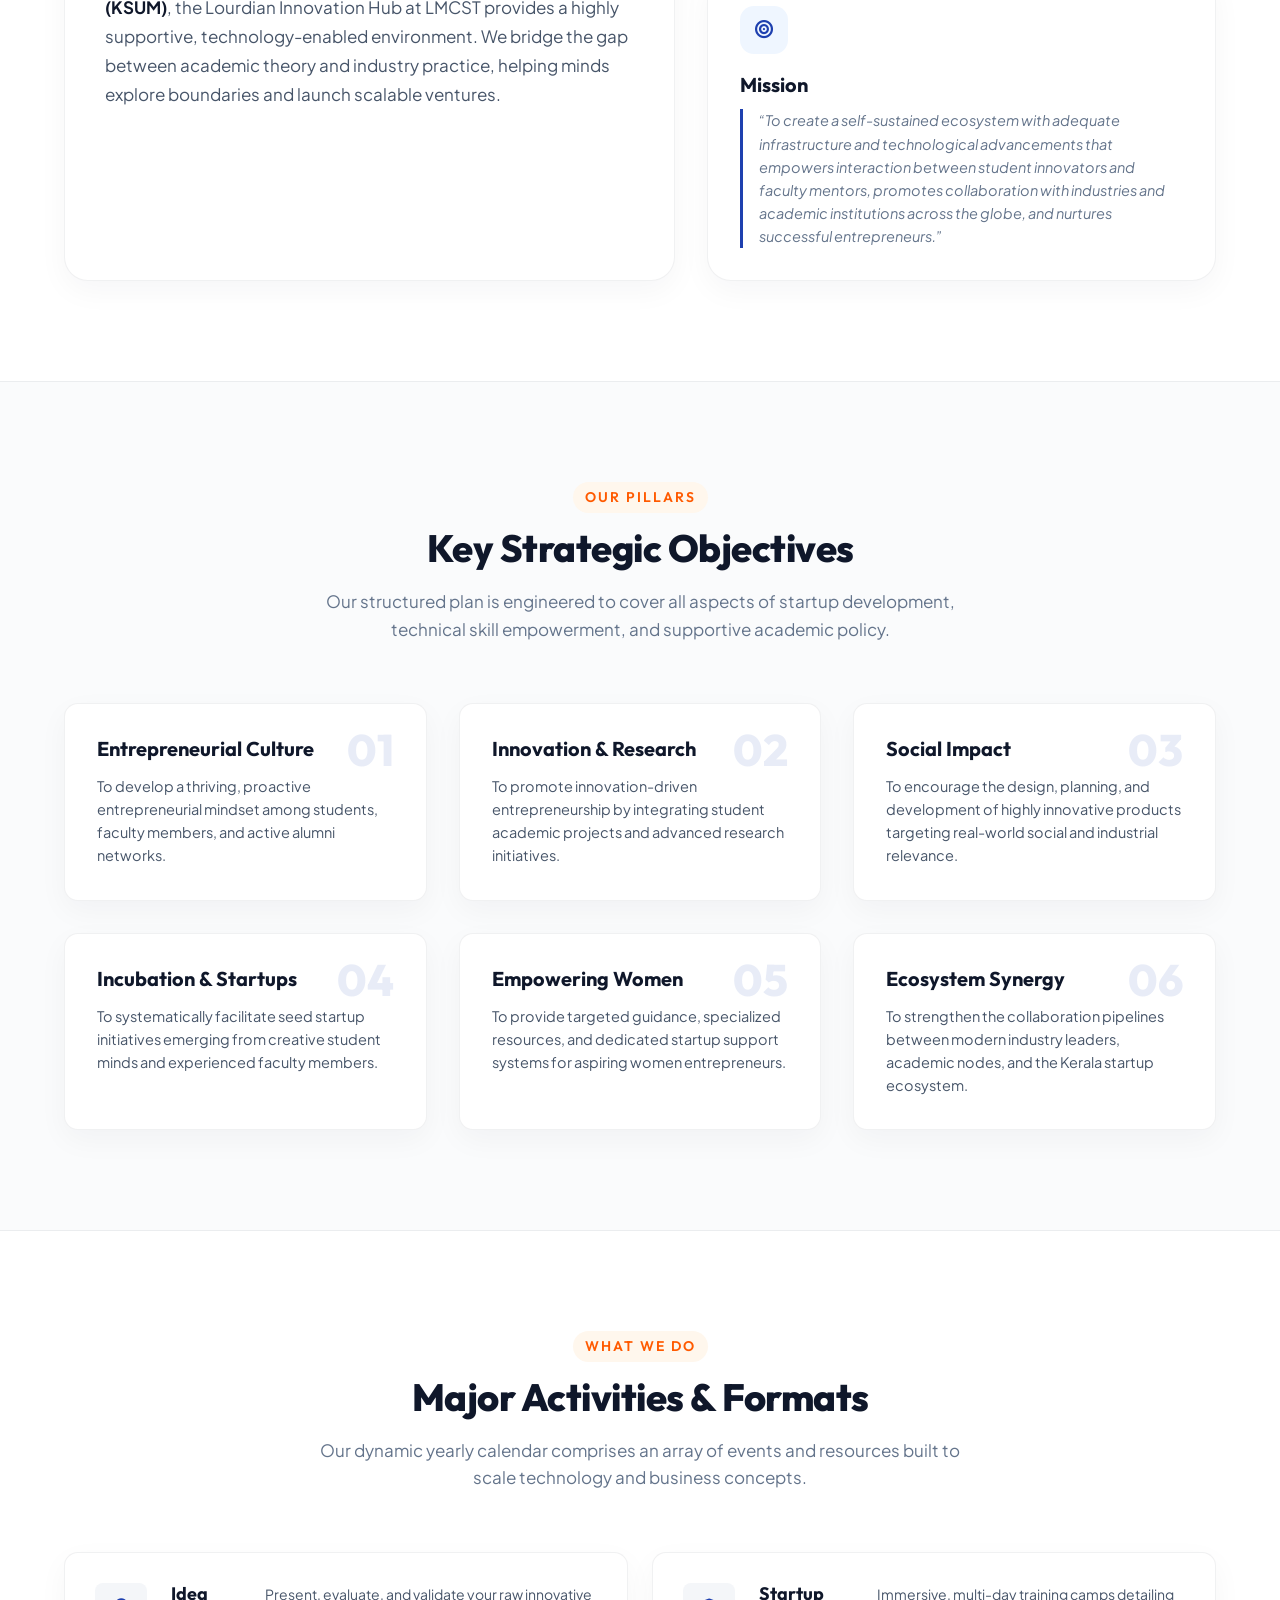
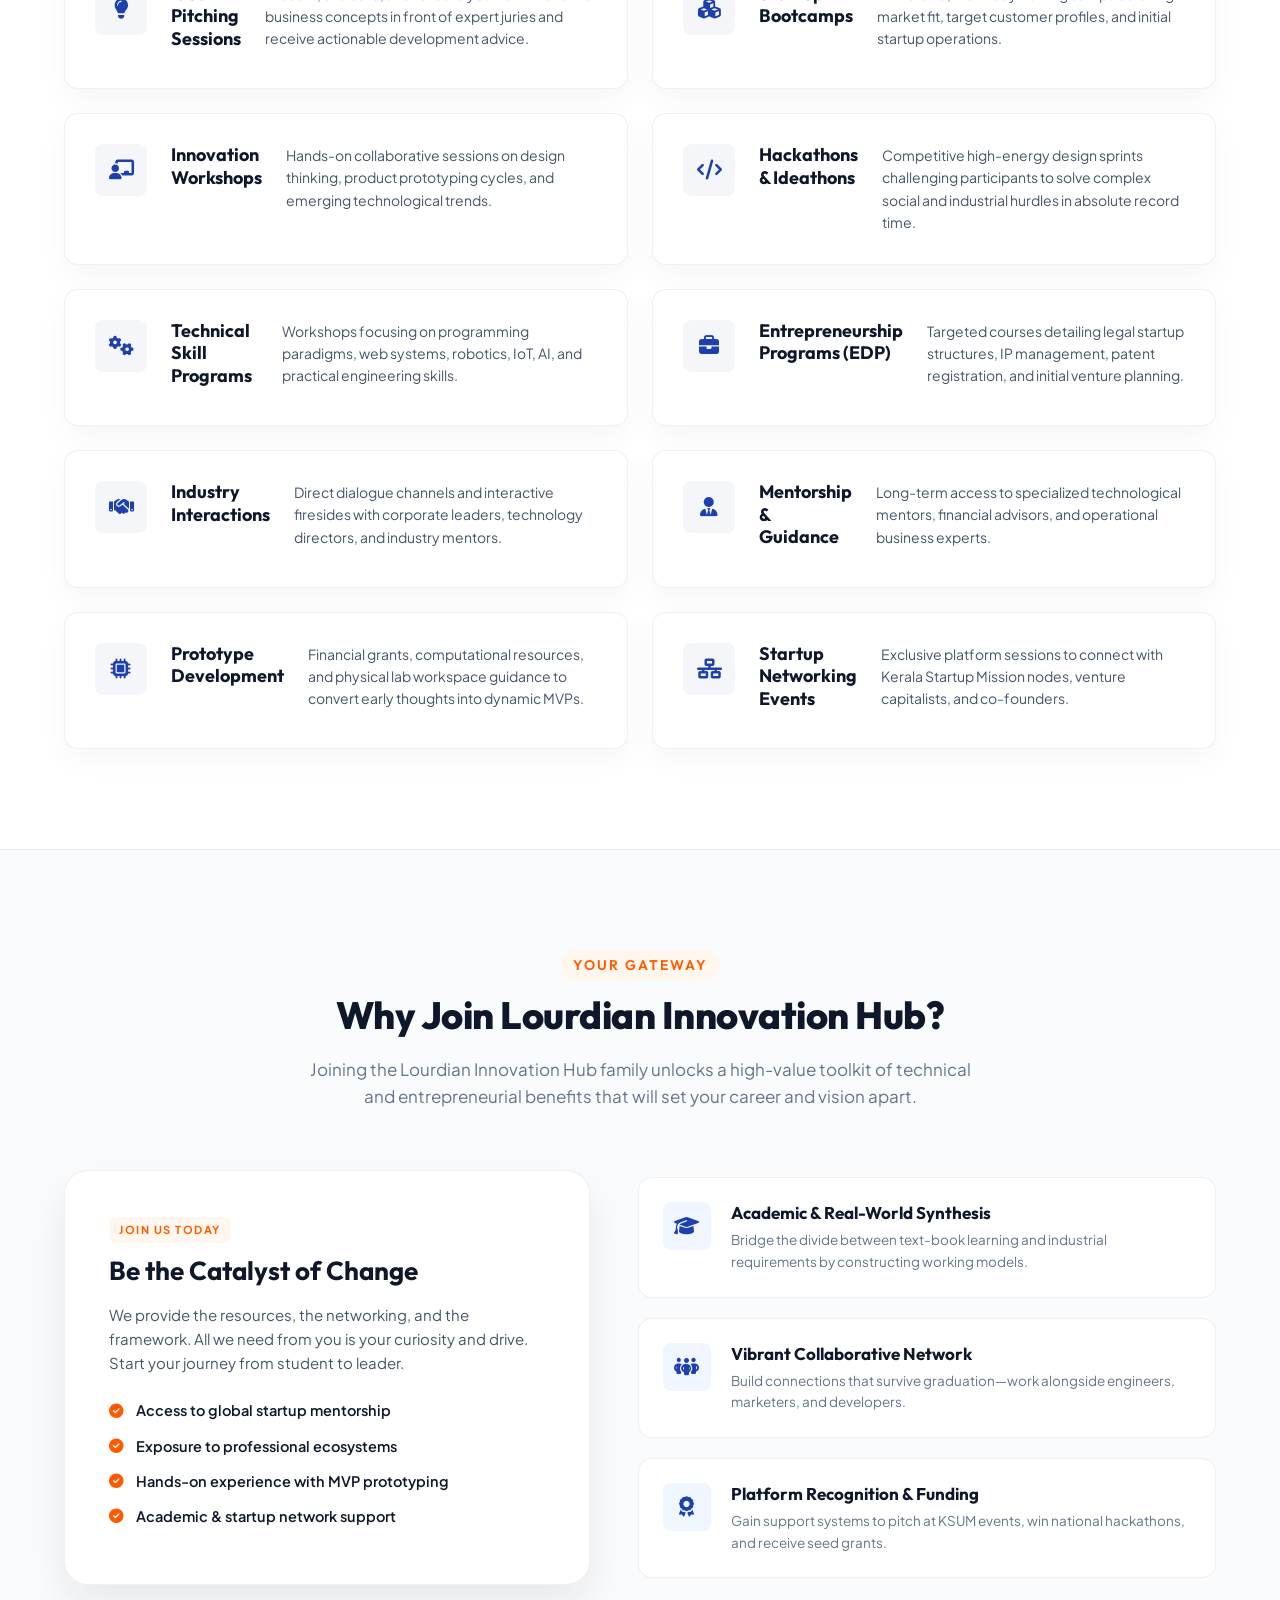
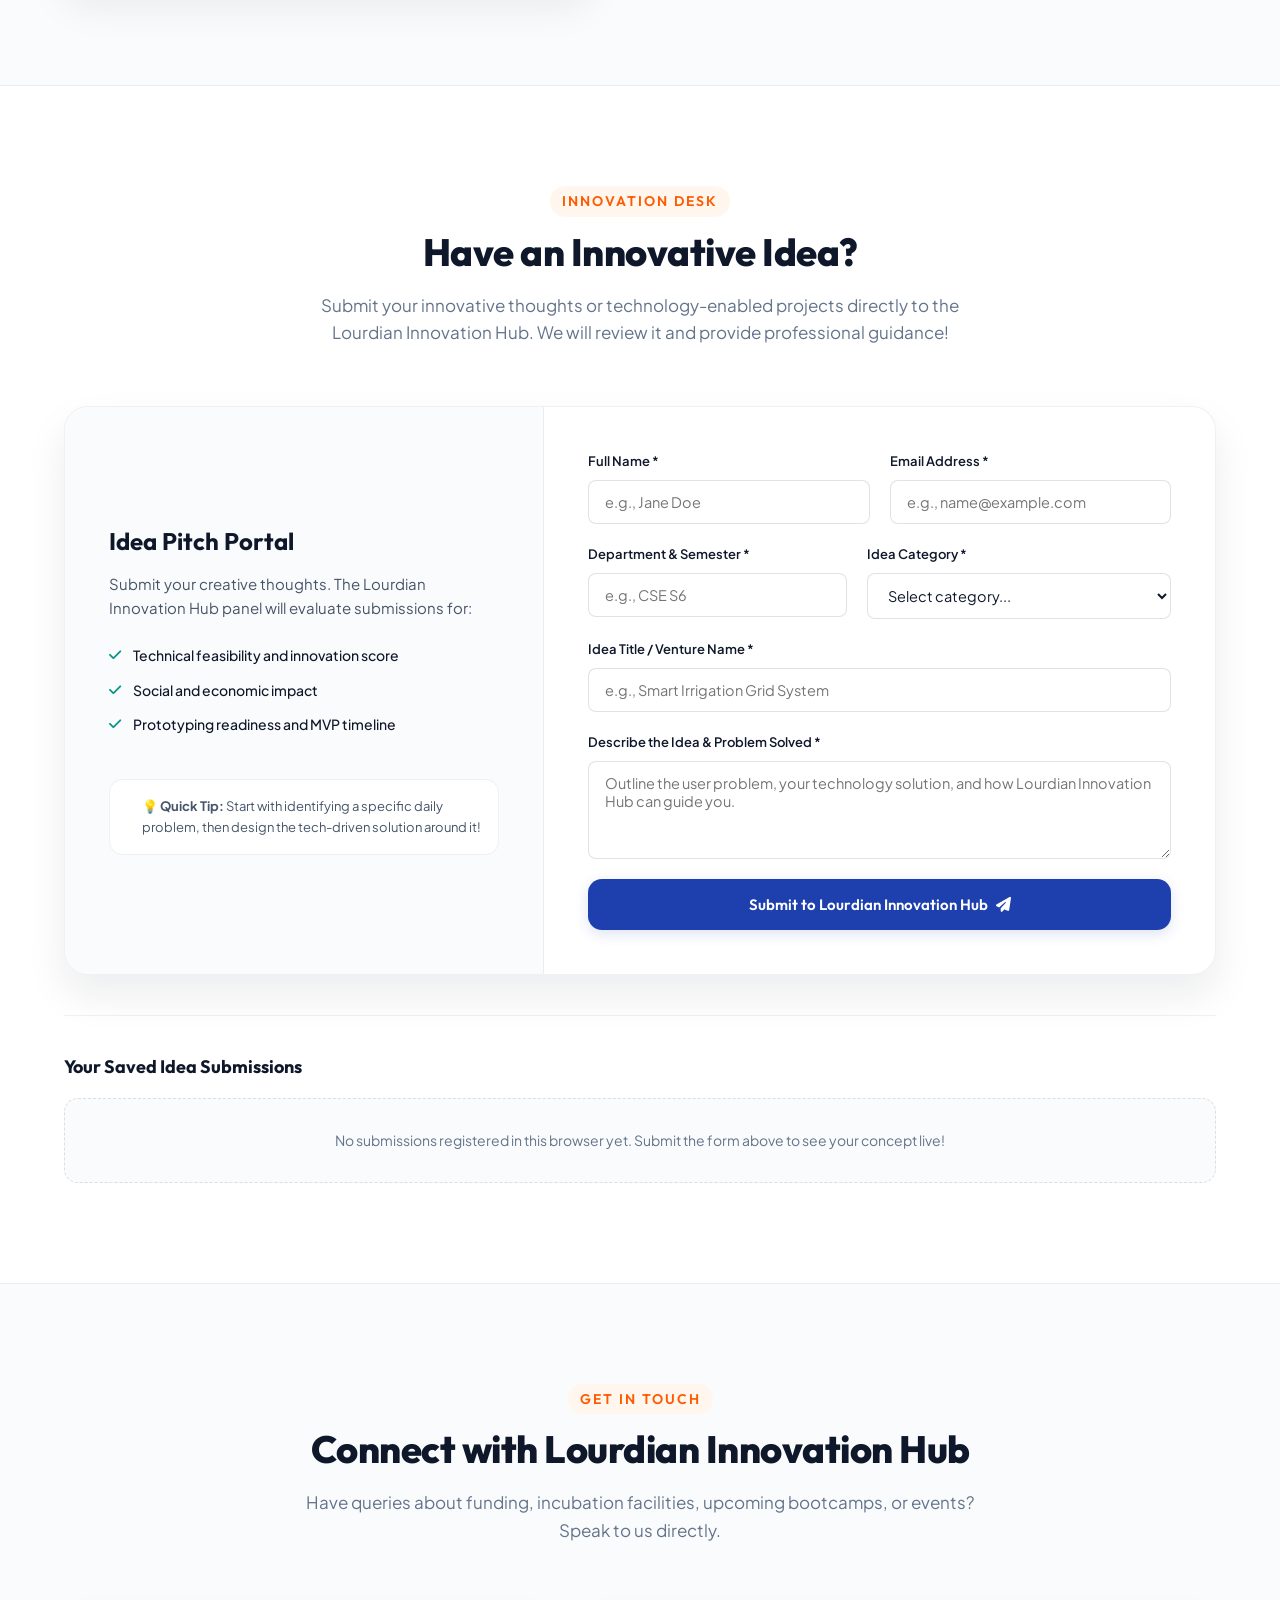
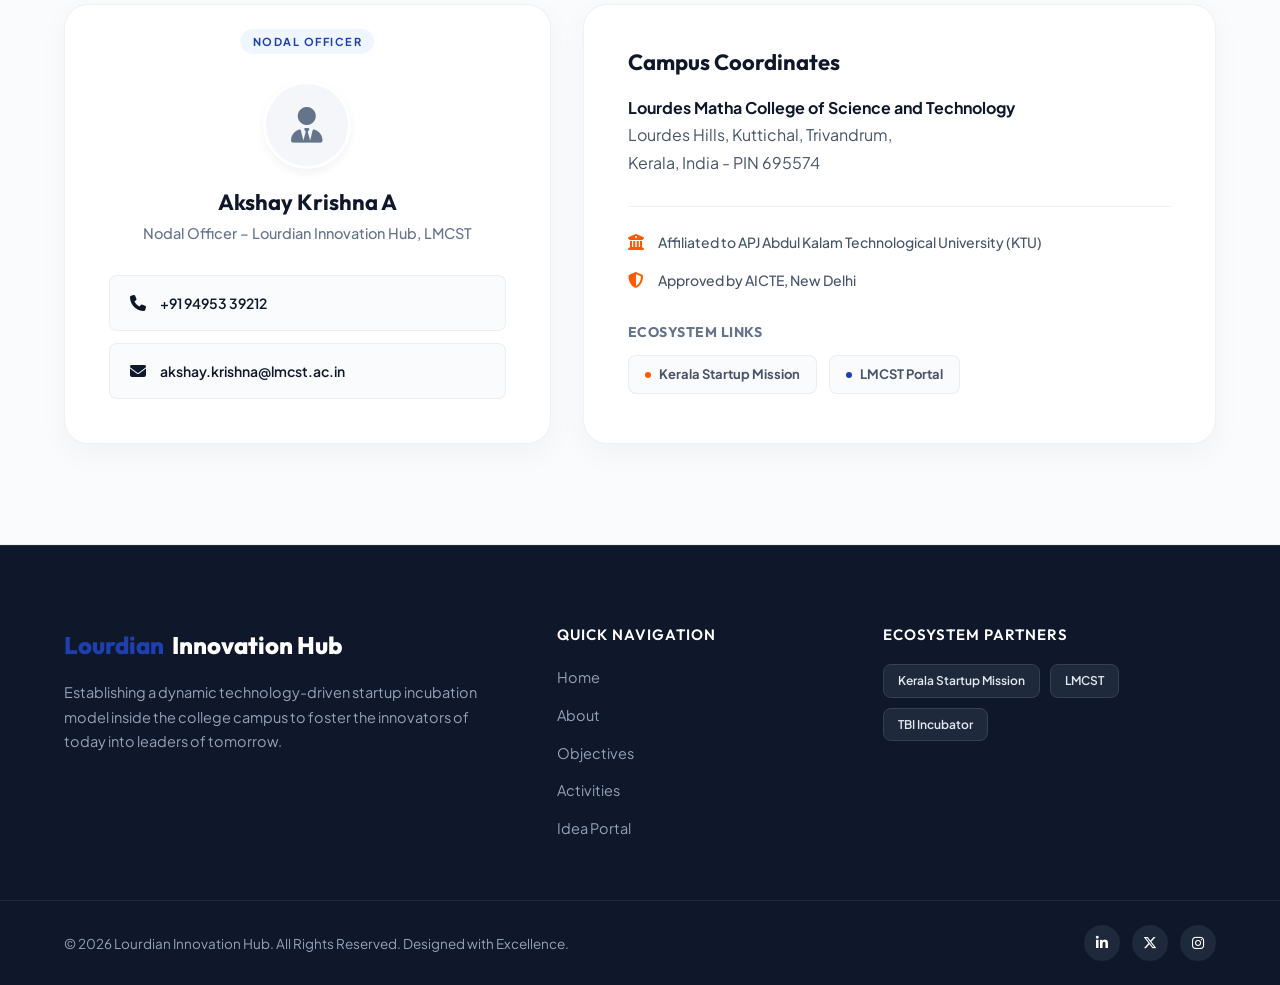
==== commit e6415a7d: "Update index.html" ====
--- a/index.html
+++ b/index.html
@@ -54,7 +54,7 @@
             </div>
             <div class="container hero-container">
                 <div class="hero-badge reveal">
-                    <span class="badge-dot"></span> Under Kerala Startup Mission (KSUM)
+                    <span class="badge-dot"></span> >> IN TEST << Under Kerala Startup Mission (KSUM)
                 </div>
                 <h1 class="hero-title reveal">
                     Igniting Minds, <br>
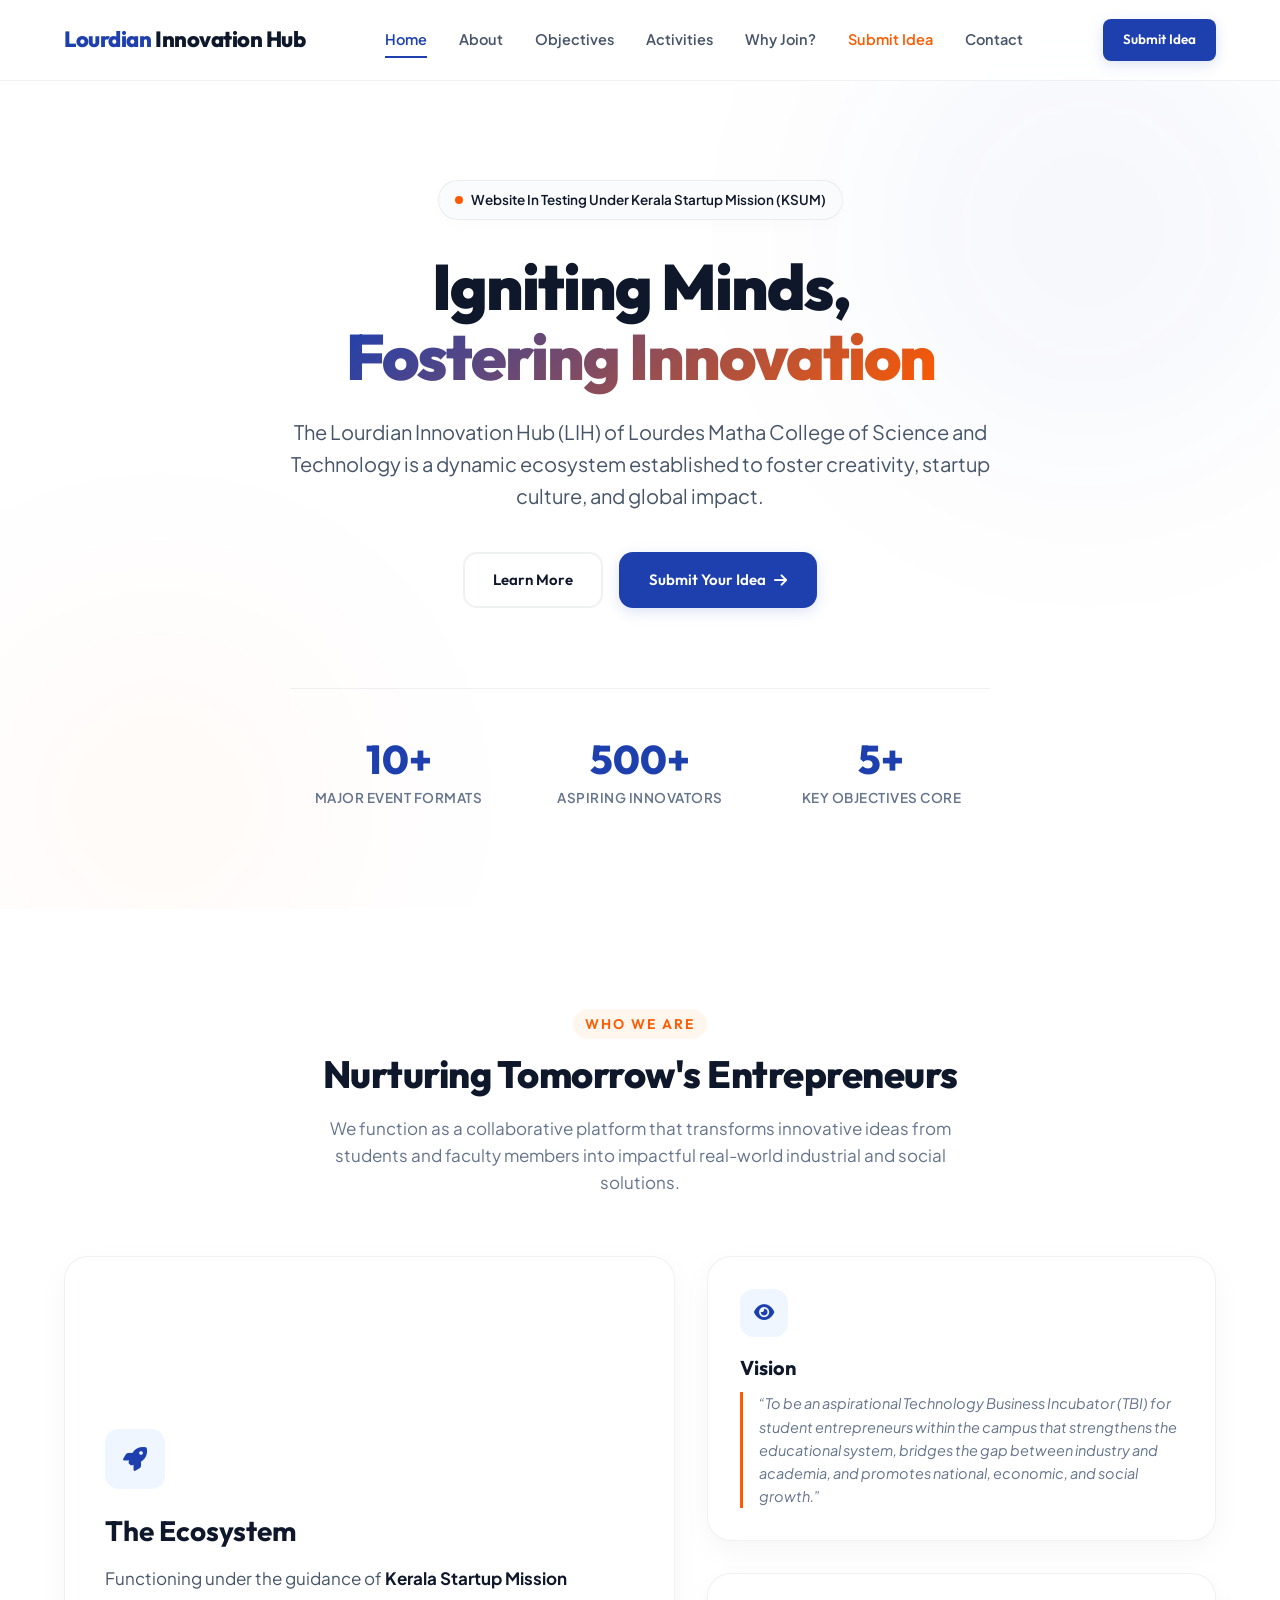
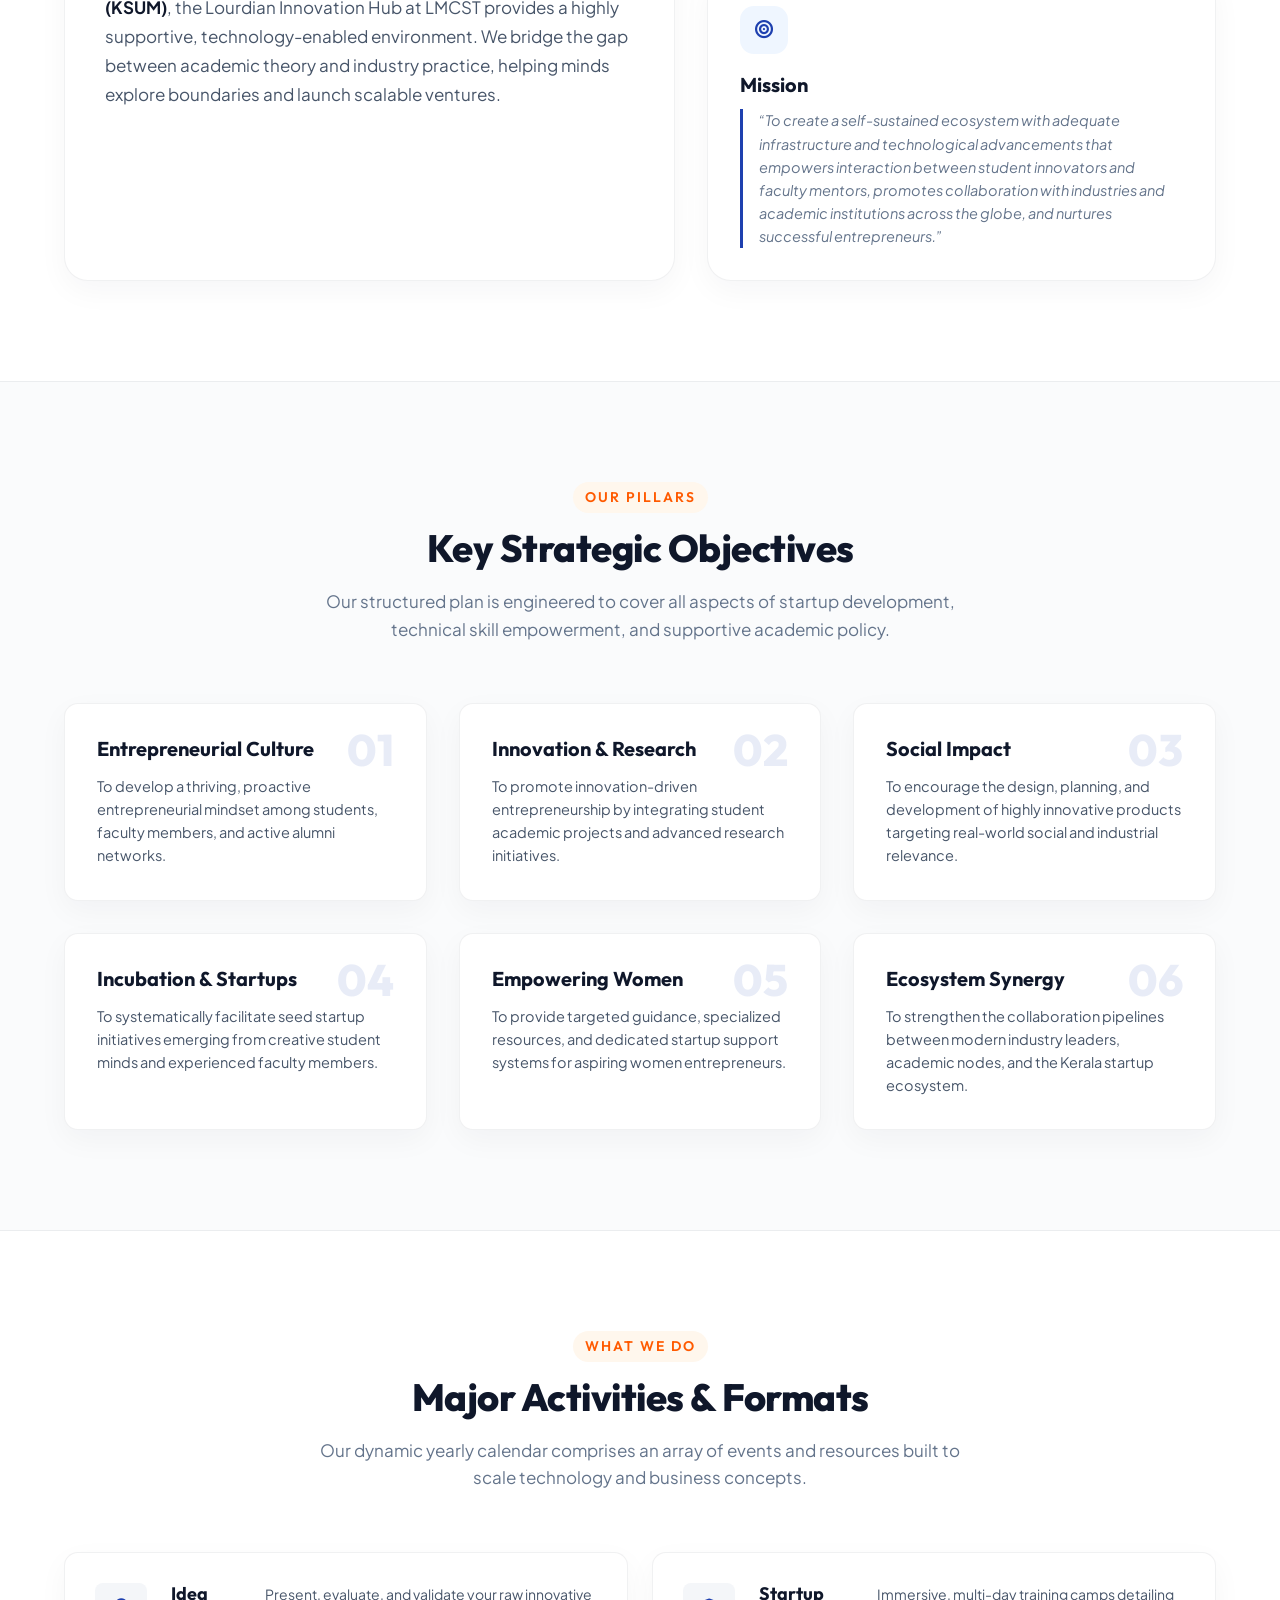
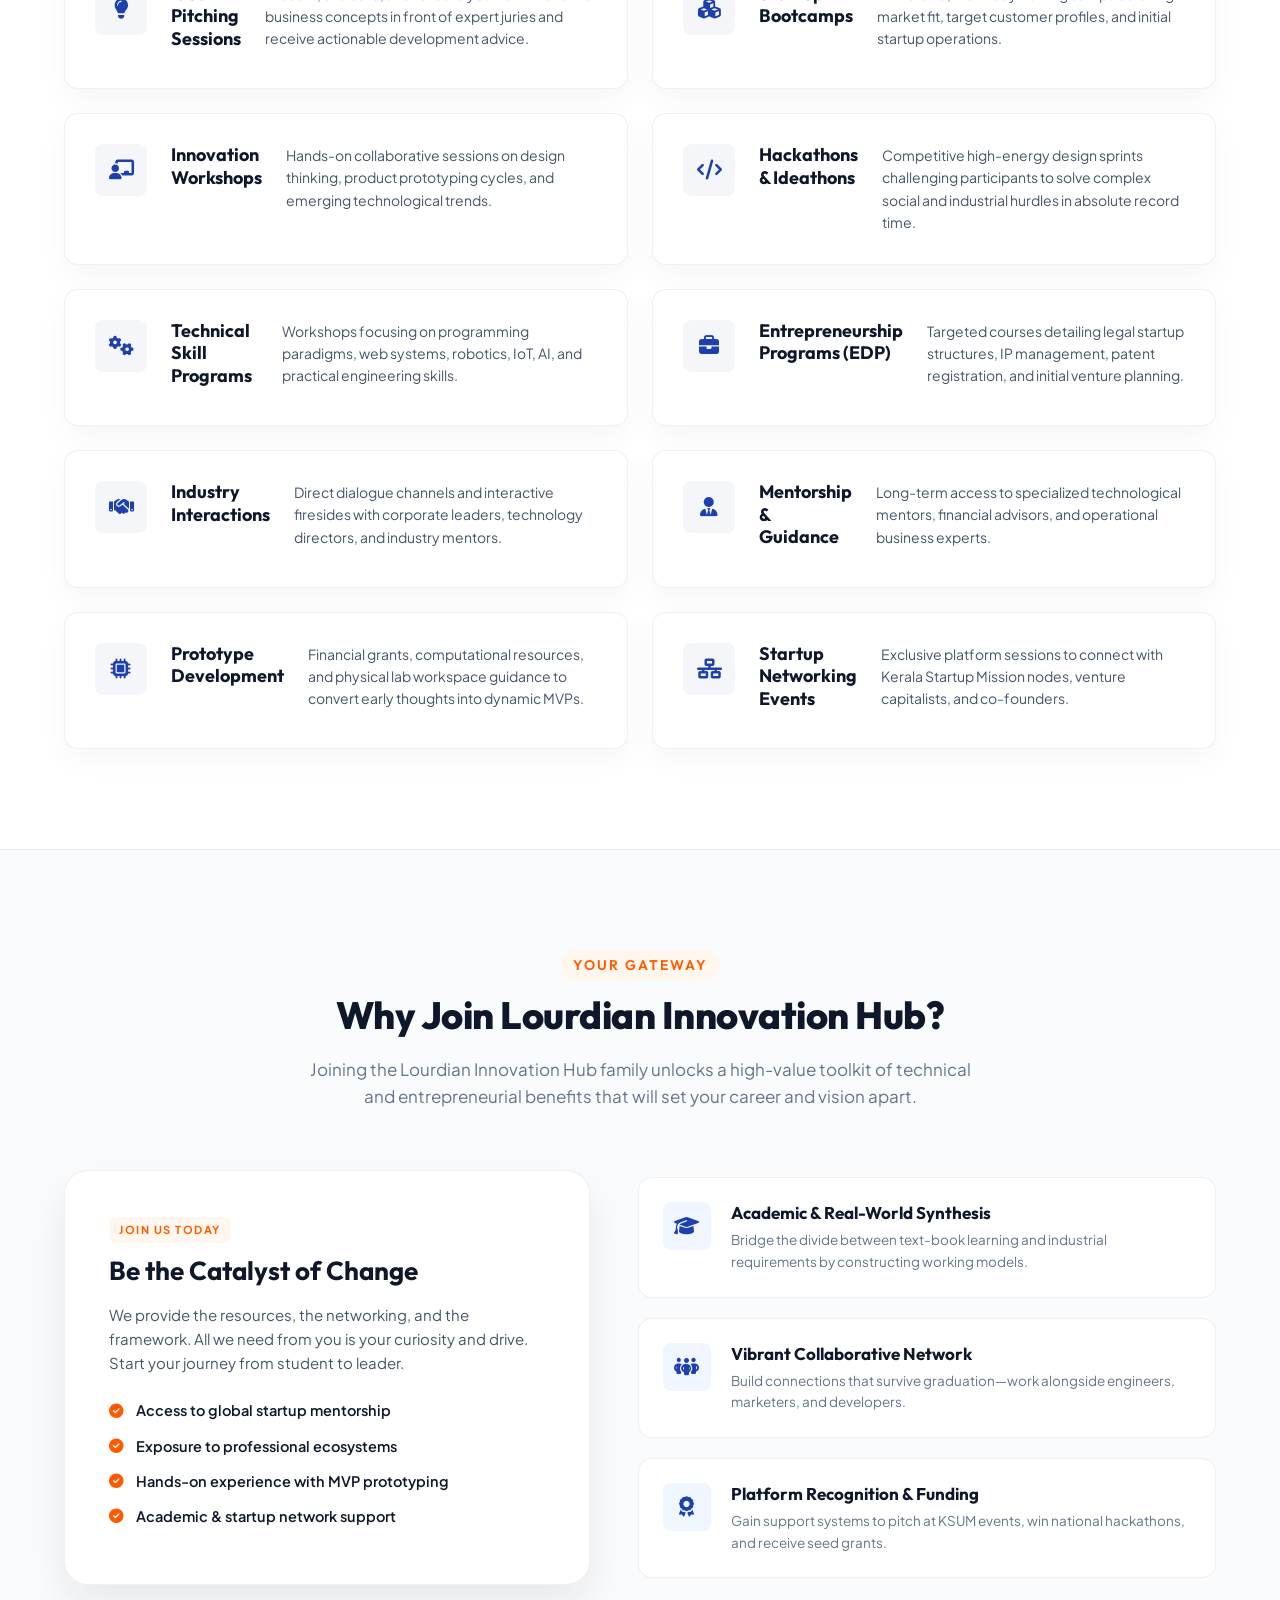
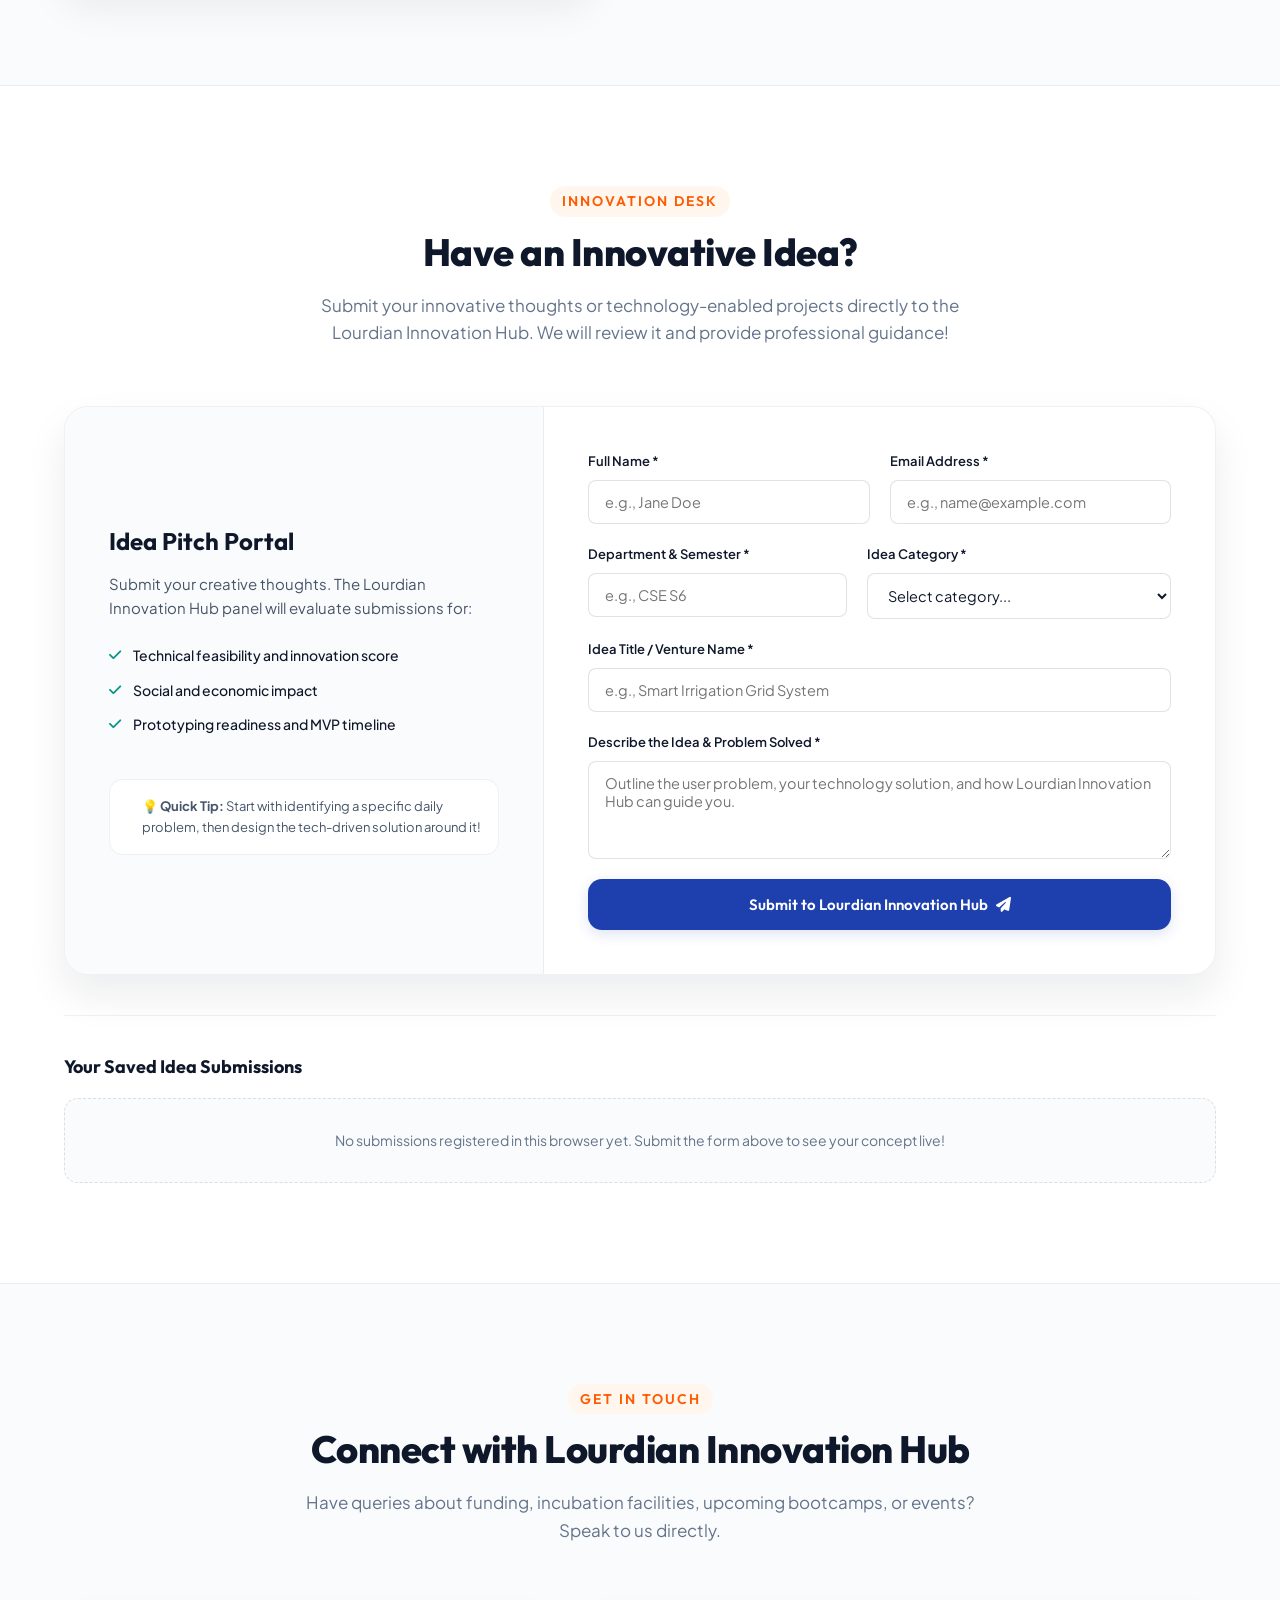
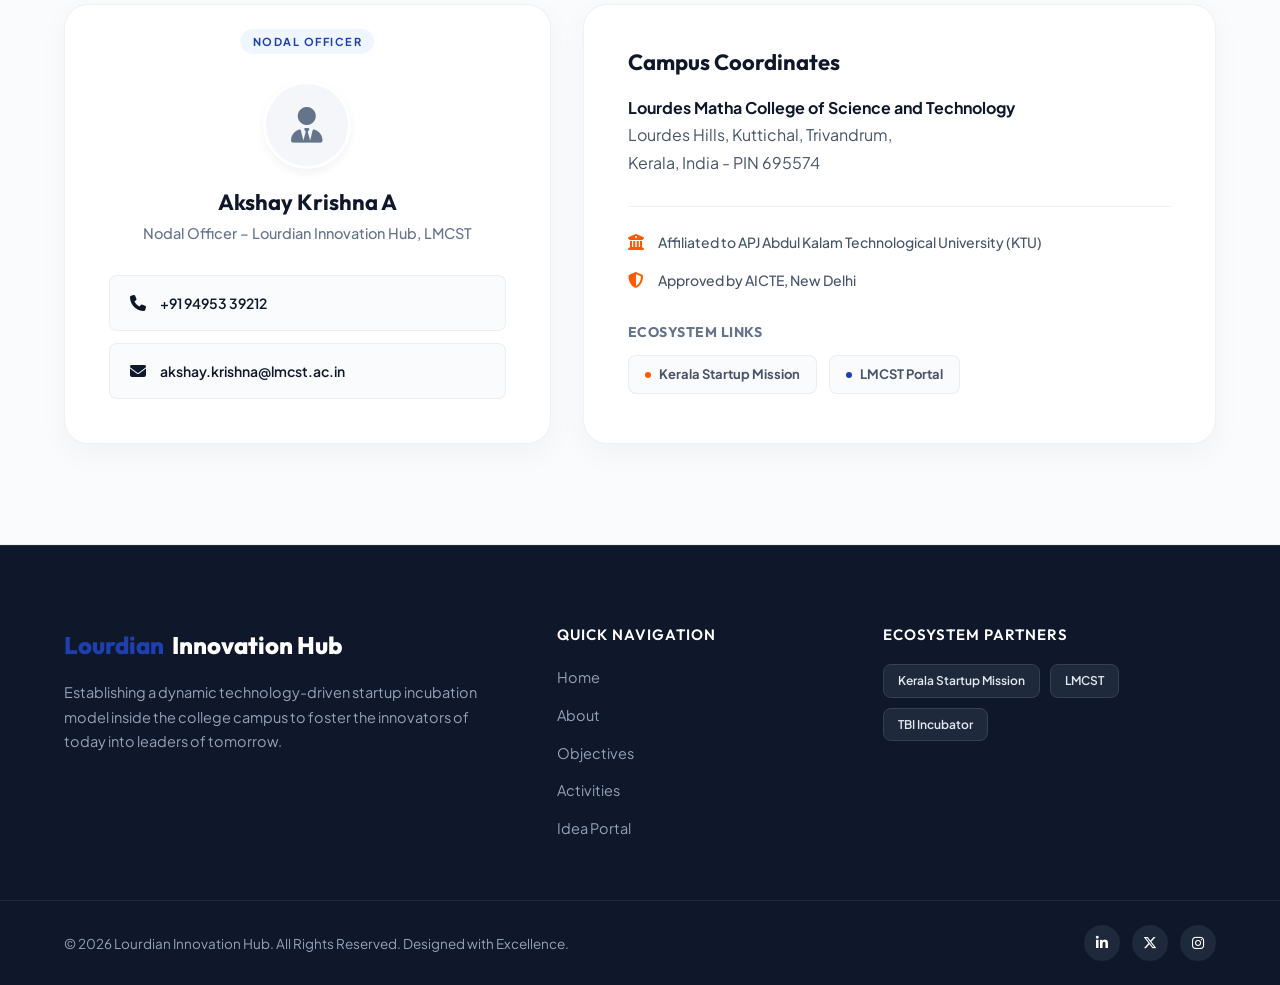
==== commit ad51dadf: "Update index.html" ====
--- a/index.html
+++ b/index.html
@@ -54,7 +54,7 @@
             </div>
             <div class="container hero-container">
                 <div class="hero-badge reveal">
-                    <span class="badge-dot"></span> >> IN TEST << Under Kerala Startup Mission (KSUM)
+                    <span class="badge-dot"></span> Website In Testing Under Kerala Startup Mission (KSUM)
                 </div>
                 <h1 class="hero-title reveal">
                     Igniting Minds, <br>
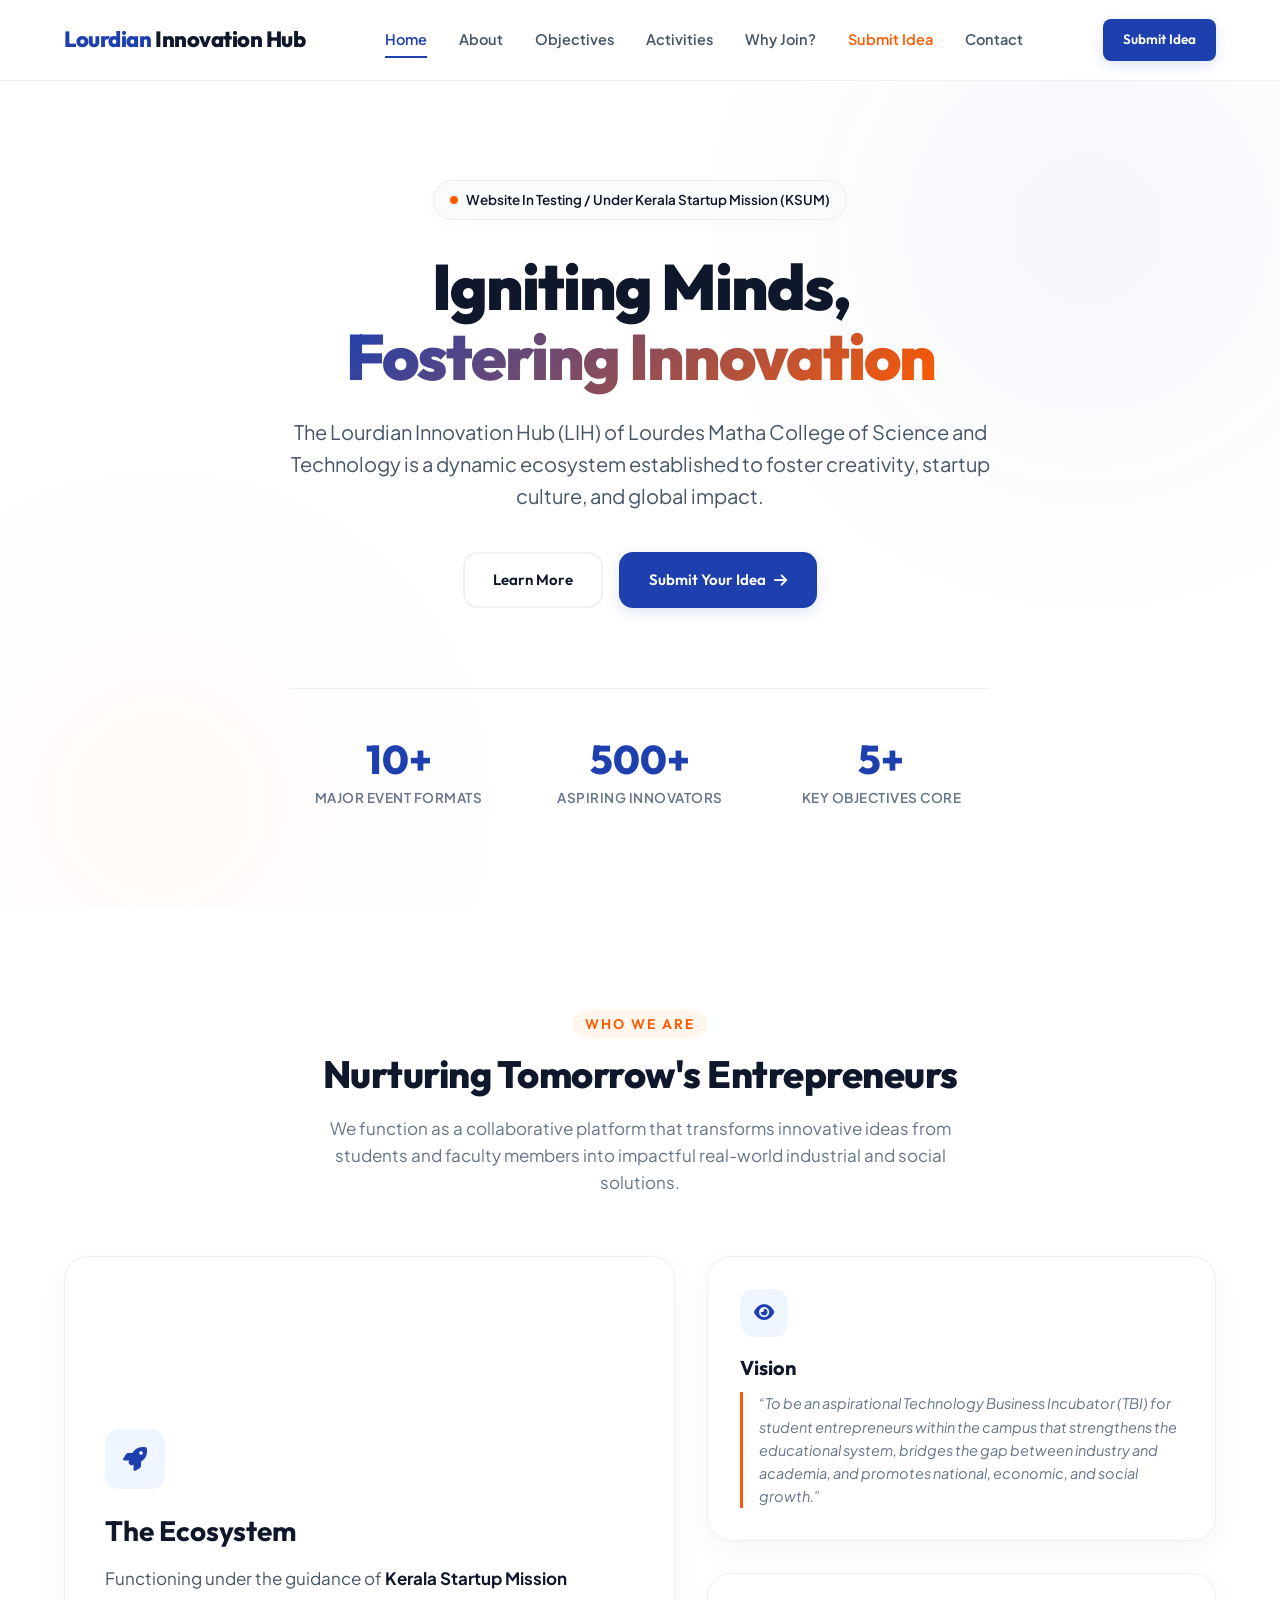
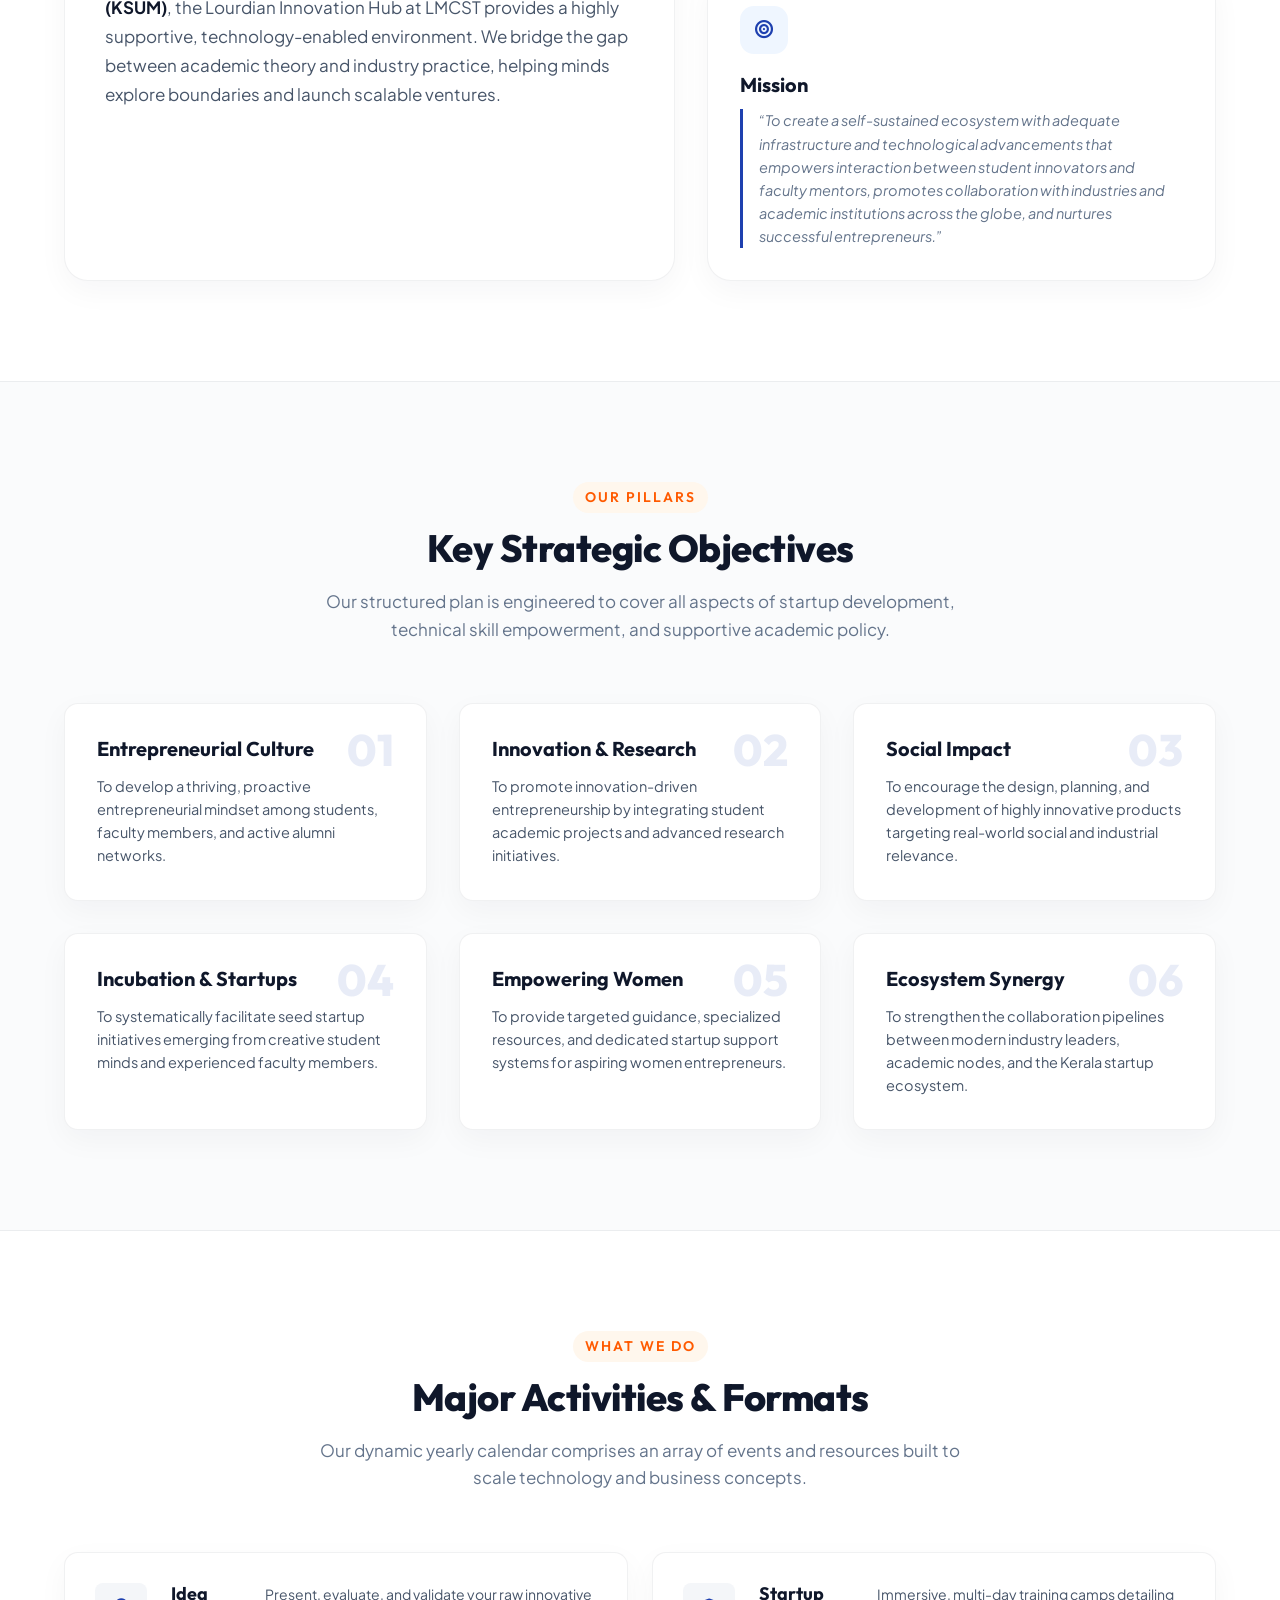
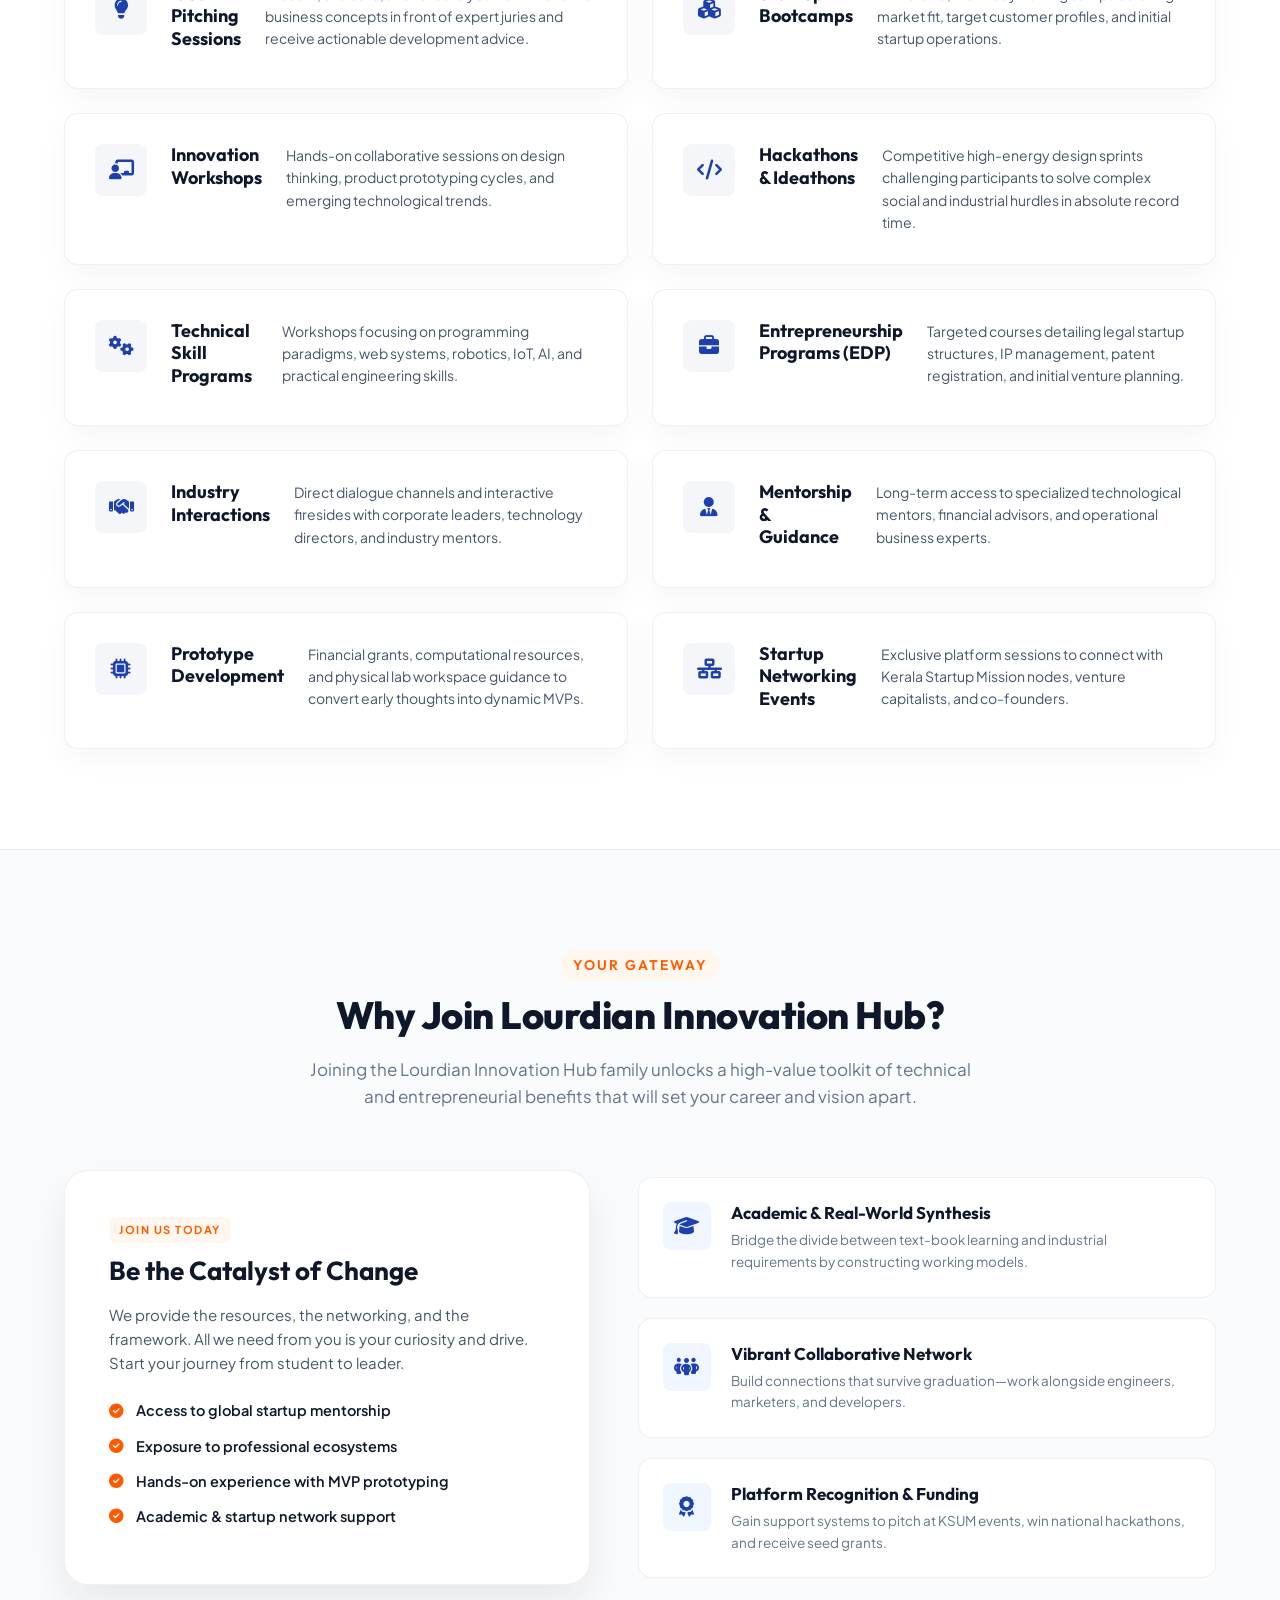
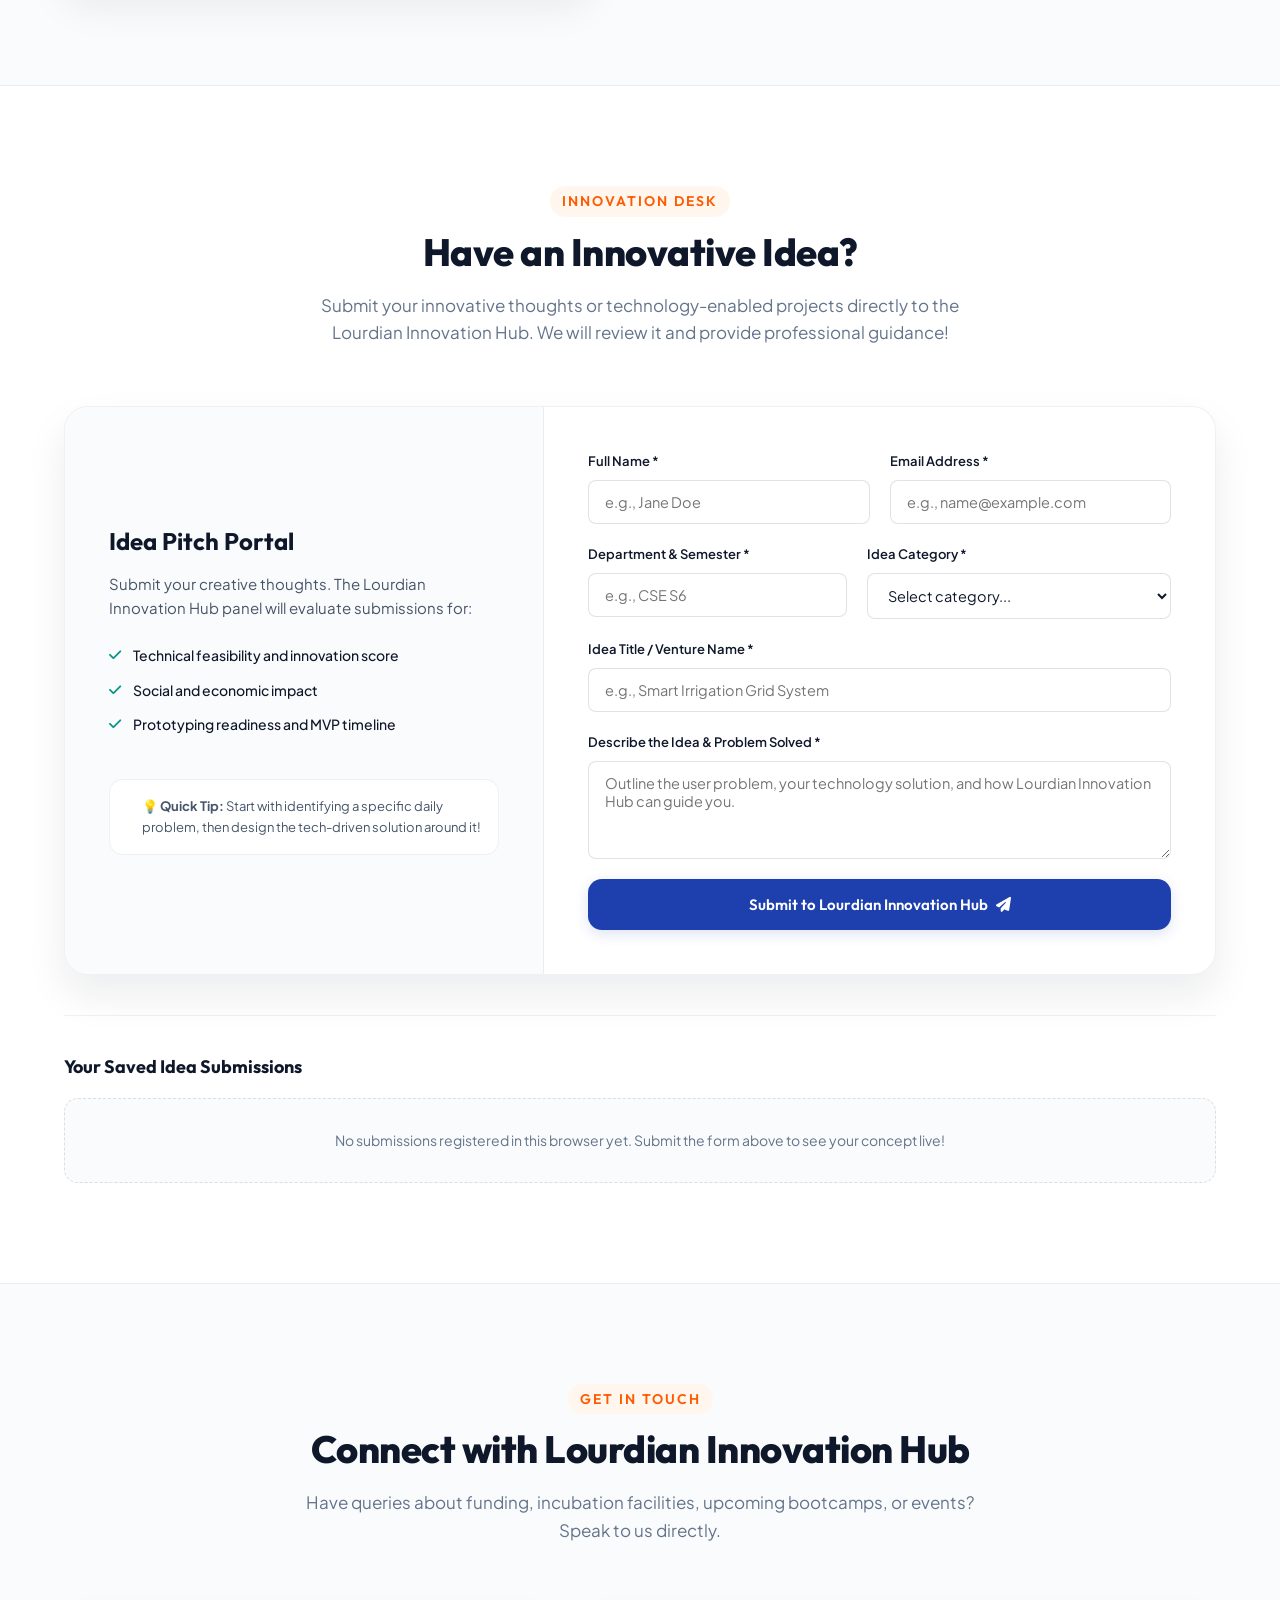
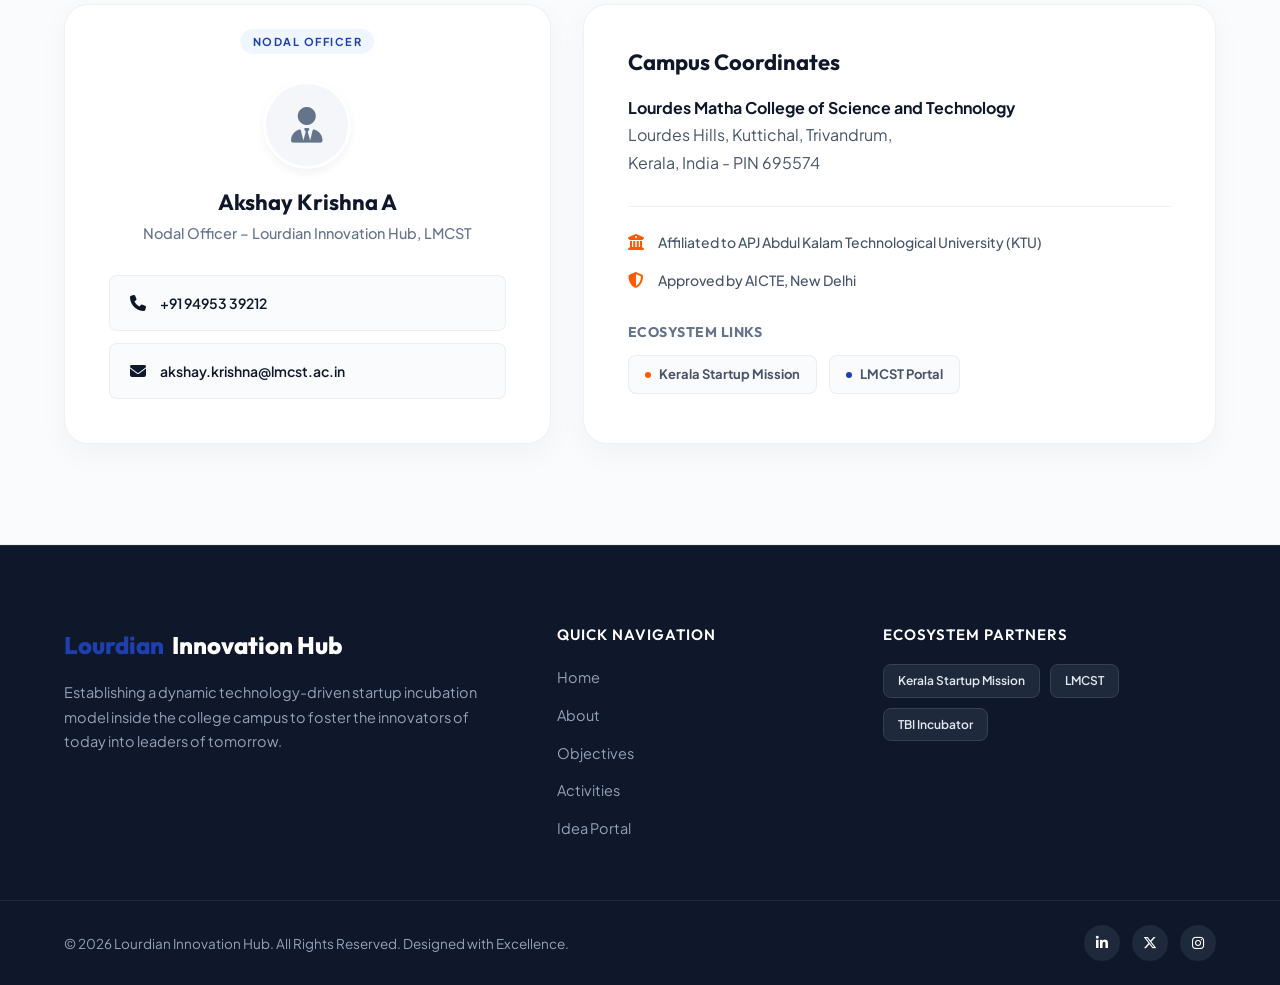
==== commit 02038f0c: "Update index.html" ====
--- a/index.html
+++ b/index.html
@@ -54,7 +54,7 @@
             </div>
             <div class="container hero-container">
                 <div class="hero-badge reveal">
-                    <span class="badge-dot"></span> Website In Testing Under Kerala Startup Mission (KSUM)
+                    <span class="badge-dot"></span> Website In Testing / Under Kerala Startup Mission (KSUM)
                 </div>
                 <h1 class="hero-title reveal">
                     Igniting Minds, <br>
